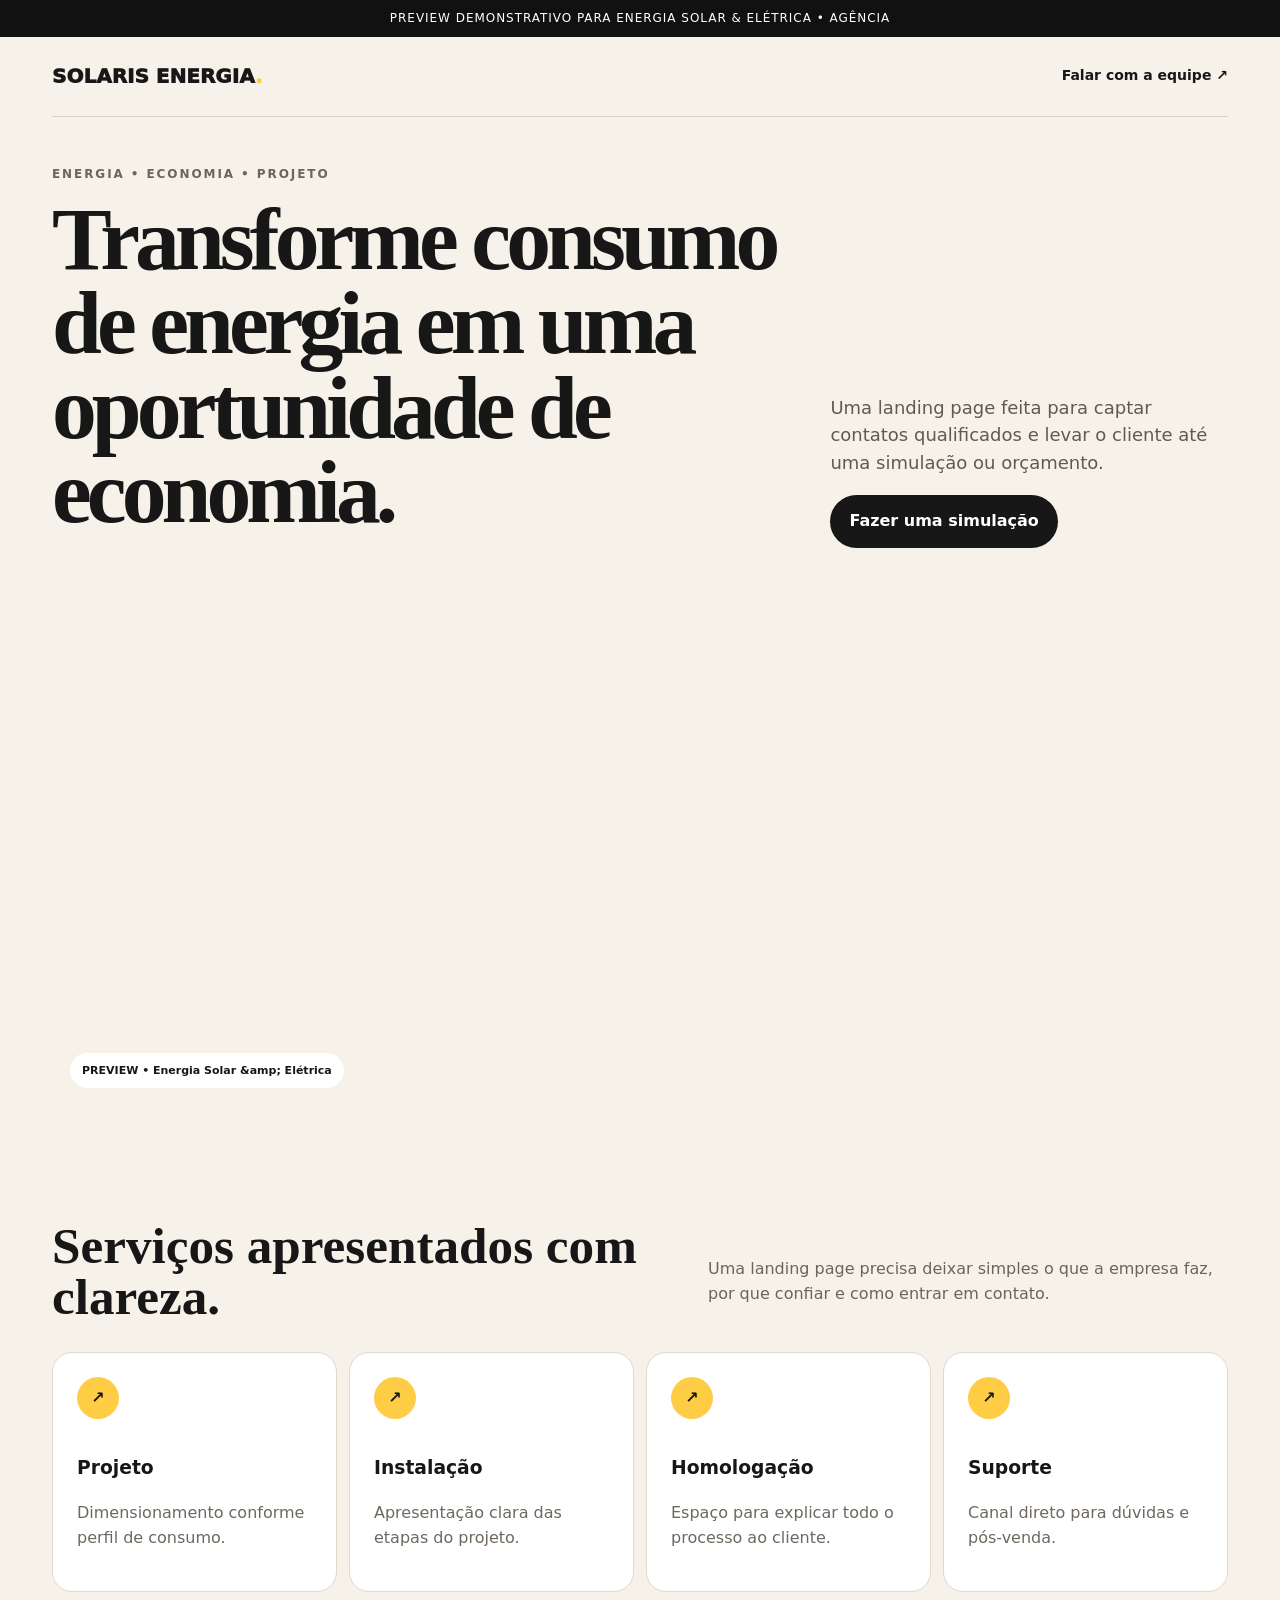
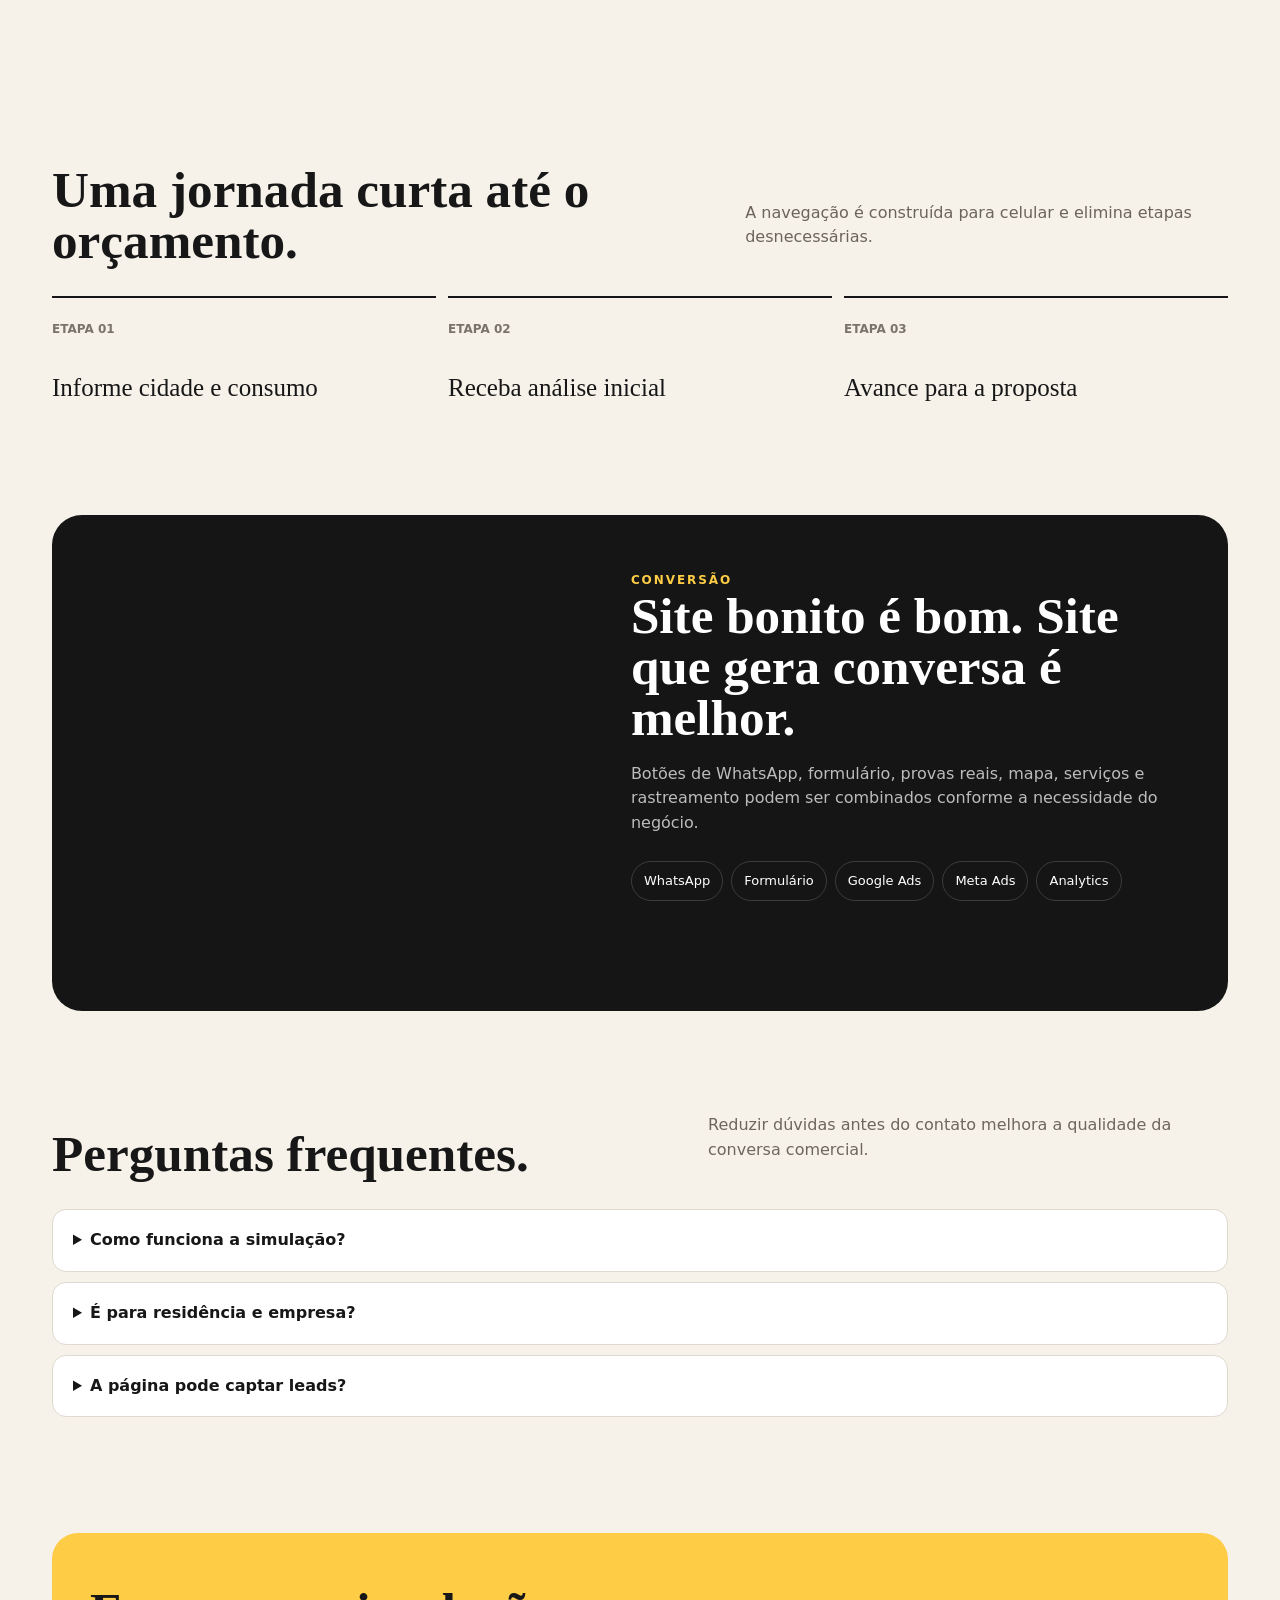
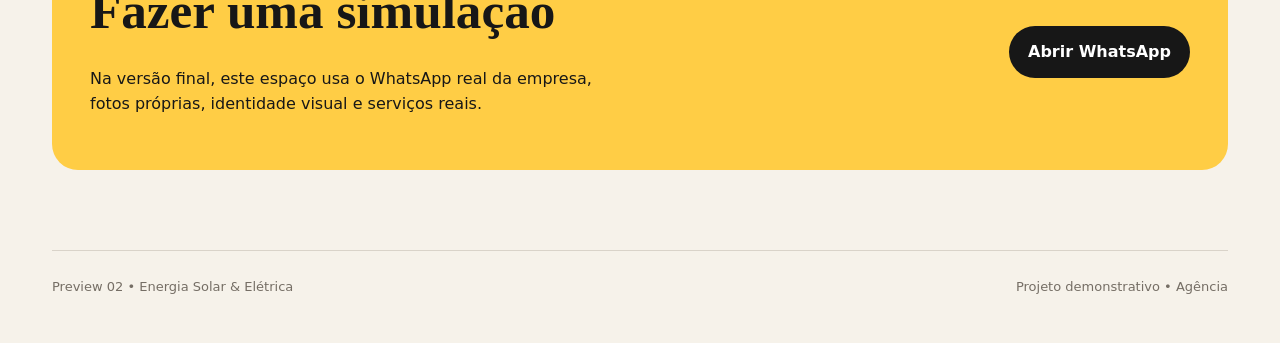
==== preview-2.html @ a6e94bde "Adiciona Preview 02 do nicho" ====
<!doctype html><html lang="pt-BR"><head><meta charset="utf-8"><meta name="viewport" content="width=device-width,initial-scale=1"><title>Preview 02 Energia Solar & Elétrica | Agência</title><style>
*{box-sizing:border-box}html{scroll-behavior:smooth}body{margin:0;background:#f6f2ea;color:#171717;font:16px/1.55 Inter,system-ui,-apple-system,Segoe UI,sans-serif}a{text-decoration:none;color:inherit}.wrap{max-width:1220px;margin:auto;padding:0 22px}.note{background:#111;color:#fff;text-align:center;font-size:12px;padding:9px;letter-spacing:.08em}.nav{display:flex;justify-content:space-between;align-items:center;padding:24px 0;border-bottom:1px solid #d9d3c9}.brand{font-size:20px;font-weight:950}.brand em{font-style:normal;color:#FFCD45}.nav a{font-weight:750;font-size:14px}.hero{padding:48px 0 28px}.heroTop{display:grid;grid-template-columns:1.3fr .7fr;gap:40px;align-items:end}.tag{font-size:12px;font-weight:900;letter-spacing:.16em;color:#6b655d}.hero h1{font-family:Georgia,serif;font-size:clamp(50px,7vw,96px);line-height:.94;letter-spacing:-.055em;margin:14px 0}.hero p{font-size:18px;color:#5f5a53}.btn{display:inline-block;background:#171717;color:#fff;padding:14px 19px;border-radius:999px;font-weight:850}.heroimg{height:520px;border-radius:28px;background:url('https://images.unsplash.com/photo-1497435334941-8c899ee9e8e9?auto=format&fit=crop&w=1600&q=85') center/cover;margin-top:38px;position:relative;overflow:hidden}.heroimg:after{content:"PREVIEW • Energia Solar &amp; Elétrica";position:absolute;bottom:18px;left:18px;background:#fff;padding:9px 12px;border-radius:999px;font-size:11px;font-weight:900}.section{padding:86px 0}.sectionHead{display:flex;justify-content:space-between;gap:30px;align-items:end;margin-bottom:30px}.sectionHead h2{font-family:Georgia,serif;font-size:clamp(34px,4vw,55px);line-height:1;margin:0}.sectionHead p{max-width:520px;color:#6a645c}.cards{display:grid;grid-template-columns:repeat(4,1fr);gap:12px}.cards article{background:#fff;border:1px solid #dfd9cf;border-radius:20px;padding:24px;min-height:220px}.icon{width:42px;height:42px;border-radius:50%;display:grid;place-items:center;background:#FFCD45;font-weight:900}.cards h3{margin-top:34px}.cards p{color:#6e685f}.journey{display:grid;grid-template-columns:repeat(3,1fr);gap:12px}.journey div{border-top:2px solid #161616;padding:22px 0}.journey b{display:block;font-size:12px;color:#7a736b;margin-bottom:30px}.journey span{font-family:Georgia,serif;font-size:25px}.feature{display:grid;grid-template-columns:.9fr 1.1fr;gap:18px;background:#151515;color:#fff;border-radius:30px;padding:18px}.featureImg{min-height:460px;border-radius:20px;background:url('https://images.unsplash.com/photo-1509391366360-2e959784a276?auto=format&fit=crop&w=1600&q=85') center/cover}.featureText{padding:38px}.featureText h2{font-family:Georgia,serif;font-size:clamp(38px,4vw,60px);line-height:1;margin:0 0 18px}.featureText p{color:#bcbcbc}.chips{display:flex;gap:8px;flex-wrap:wrap;margin-top:25px}.chips span{border:1px solid #3c3c3c;padding:9px 12px;border-radius:999px;font-size:13px}.faq details{background:#fff;border:1px solid #dfd9cf;border-radius:14px;padding:18px 20px;margin:10px 0}.faq summary{font-weight:850;cursor:pointer}.faq p{color:#6d665d}.final{display:flex;align-items:center;justify-content:space-between;gap:26px;background:#FFCD45;border-radius:26px;padding:38px;margin:20px 0 80px}.final h2{font-family:Georgia,serif;font-size:clamp(32px,4vw,54px);margin:0}.final p{max-width:540px}.foot{border-top:1px solid #d9d3c9;padding:26px 0 45px;display:flex;justify-content:space-between;gap:18px;flex-wrap:wrap;color:#756e65;font-size:13px}
@media(max-width:900px){.heroTop,.feature{grid-template-columns:1fr}.cards{grid-template-columns:1fr 1fr}.heroimg{height:390px}.sectionHead{align-items:start;flex-direction:column}.featureImg{min-height:330px}}@media(max-width:560px){.cards,.journey{grid-template-columns:1fr}.final{align-items:flex-start;flex-direction:column}.heroimg{height:310px}.section{padding:60px 0}}
</style></head><body><div class="note">PREVIEW DEMONSTRATIVO PARA ENERGIA SOLAR & ELÉTRICA • AGÊNCIA</div><div class="wrap"><nav class="nav"><div class="brand">SOLARIS ENERGIA<em>.</em></div><a href="#contato">Falar com a equipe ↗</a></nav>
<section class="hero"><div class="heroTop"><div><div class="tag">ENERGIA • ECONOMIA • PROJETO</div><h1>Transforme consumo de energia em uma oportunidade de economia.</h1></div><div><p>Uma landing page feita para captar contatos qualificados e levar o cliente até uma simulação ou orçamento.</p><a href="#contato" class="btn">Fazer uma simulação</a></div></div><div class="heroimg"></div></section>
<section class="section"><div class="sectionHead"><h2>Serviços apresentados com clareza.</h2><p>Uma landing page precisa deixar simples o que a empresa faz, por que confiar e como entrar em contato.</p></div><div class="cards"><article><div class="icon">↗</div><h3>Projeto</h3><p>Dimensionamento conforme perfil de consumo.</p></article><article><div class="icon">↗</div><h3>Instalação</h3><p>Apresentação clara das etapas do projeto.</p></article><article><div class="icon">↗</div><h3>Homologação</h3><p>Espaço para explicar todo o processo ao cliente.</p></article><article><div class="icon">↗</div><h3>Suporte</h3><p>Canal direto para dúvidas e pós-venda.</p></article></div></section>
<section class="section"><div class="sectionHead"><h2>Uma jornada curta até o orçamento.</h2><p>A navegação é construída para celular e elimina etapas desnecessárias.</p></div><div class="journey"><div><b>ETAPA 01</b><span>Informe cidade e consumo</span></div><div><b>ETAPA 02</b><span>Receba análise inicial</span></div><div><b>ETAPA 03</b><span>Avance para a proposta</span></div></div></section>
<section class="feature"><div class="featureImg"></div><div class="featureText"><div class="tag" style="color:#FFCD45">CONVERSÃO</div><h2>Site bonito é bom. Site que gera conversa é melhor.</h2><p>Botões de WhatsApp, formulário, provas reais, mapa, serviços e rastreamento podem ser combinados conforme a necessidade do negócio.</p><div class="chips"><span>WhatsApp</span><span>Formulário</span><span>Google Ads</span><span>Meta Ads</span><span>Analytics</span></div></div></section>
<section class="section faq"><div class="sectionHead"><h2>Perguntas frequentes.</h2><p>Reduzir dúvidas antes do contato melhora a qualidade da conversa comercial.</p></div><details><summary>Como funciona a simulação?</summary><p>A página pode coletar cidade, consumo médio e WhatsApp antes do contato comercial.</p></details><details><summary>É para residência e empresa?</summary><p>Sim. É possível criar caminhos diferentes para residencial, comercial e rural.</p></details><details><summary>A página pode captar leads?</summary><p>Sim. Formulário e WhatsApp podem trabalhar juntos para qualificar o interessado.</p></details></section>
<section class="final" id="contato"><div><h2>Fazer uma simulação</h2><p>Na versão final, este espaço usa o WhatsApp real da empresa, fotos próprias, identidade visual e serviços reais.</p></div><a class="btn" href="javascript:void(0)">Abrir WhatsApp</a></section>
<footer class="foot"><span>Preview 02 • Energia Solar & Elétrica</span><span>Projeto demonstrativo • Agência</span></footer></div></body></html>
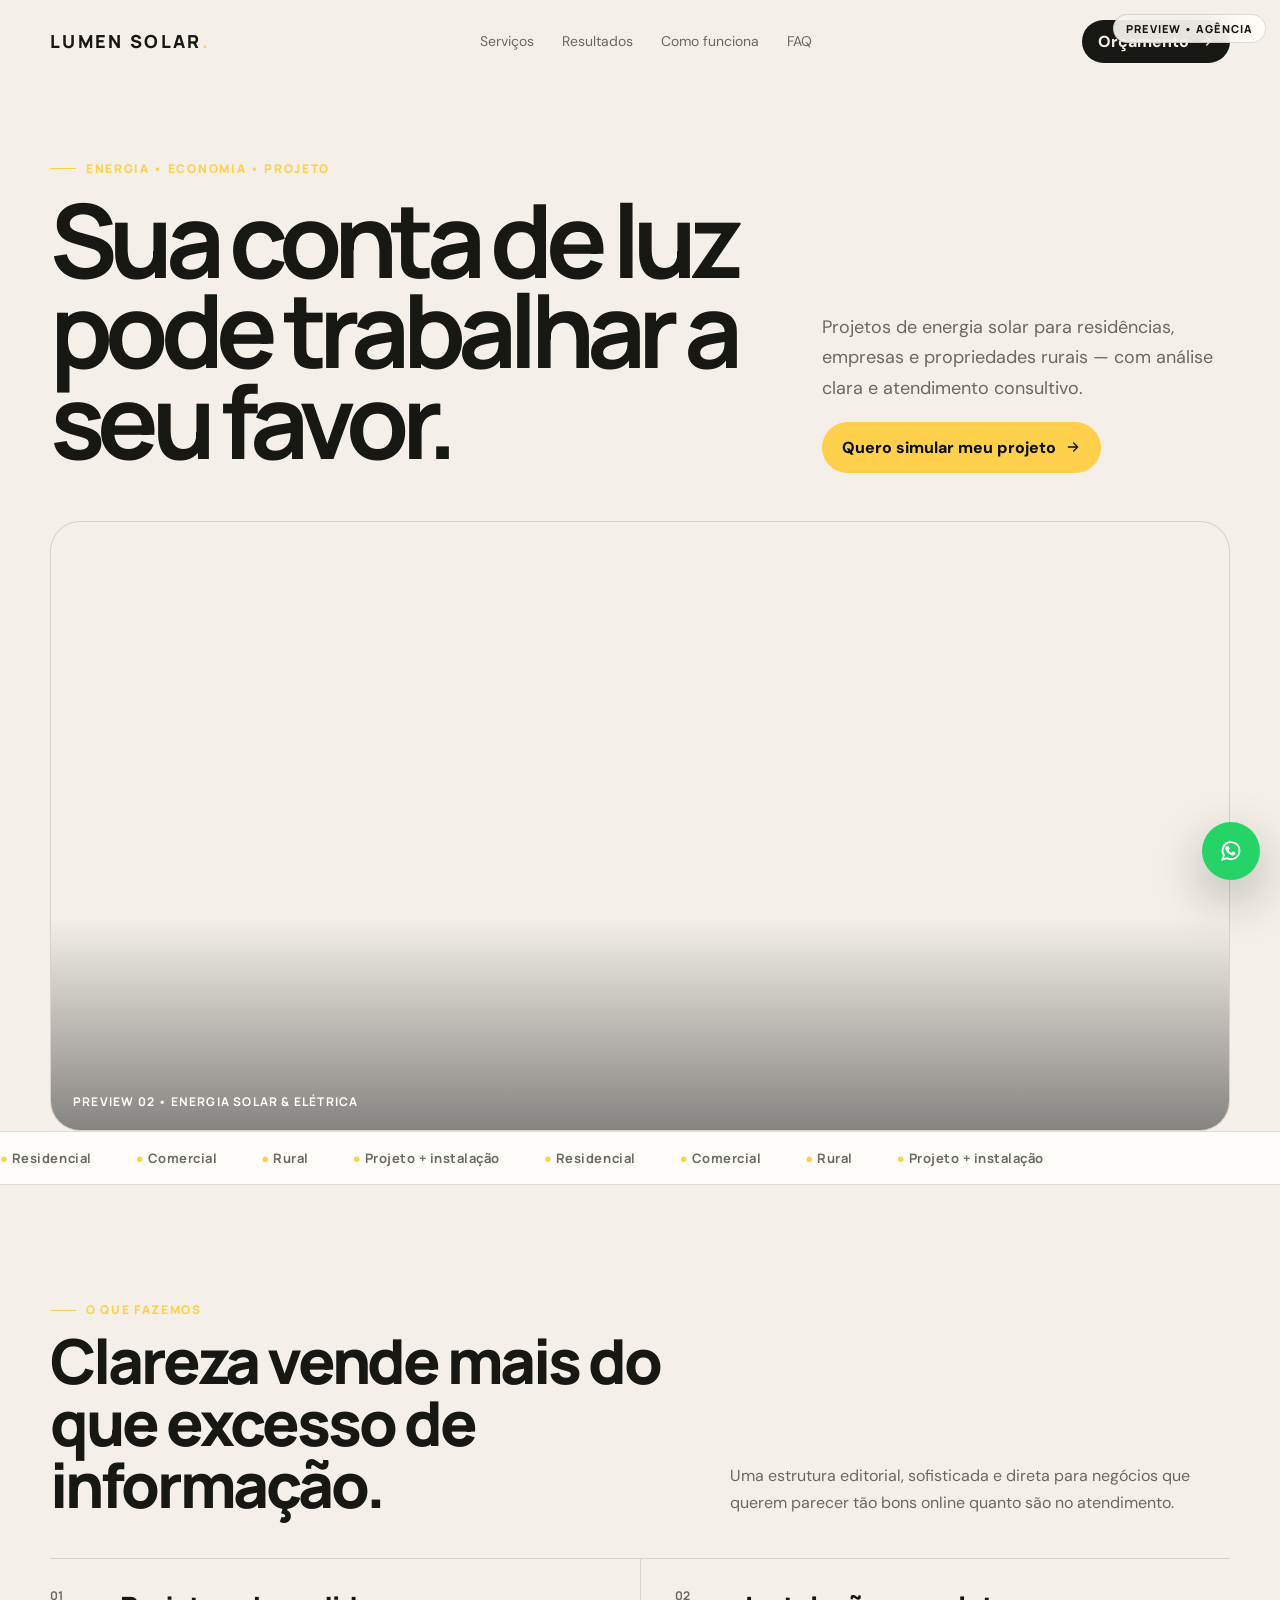
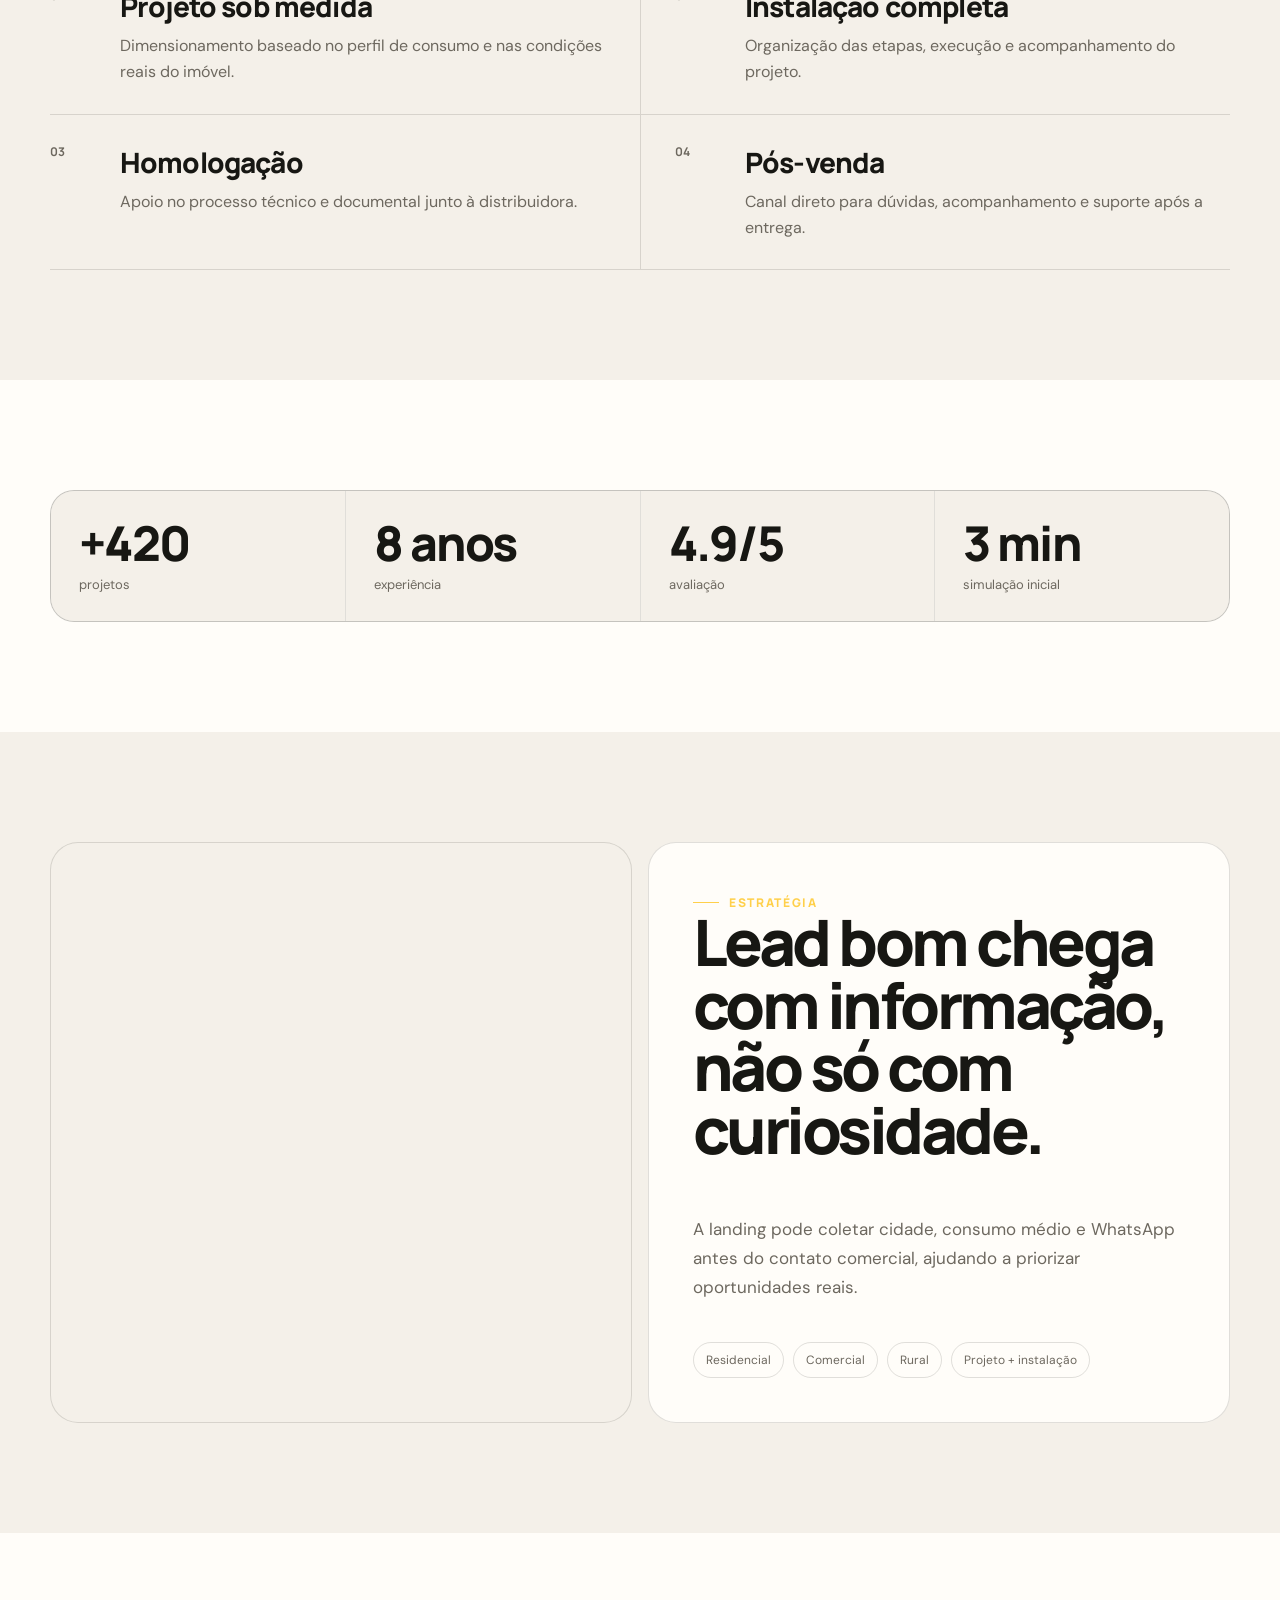
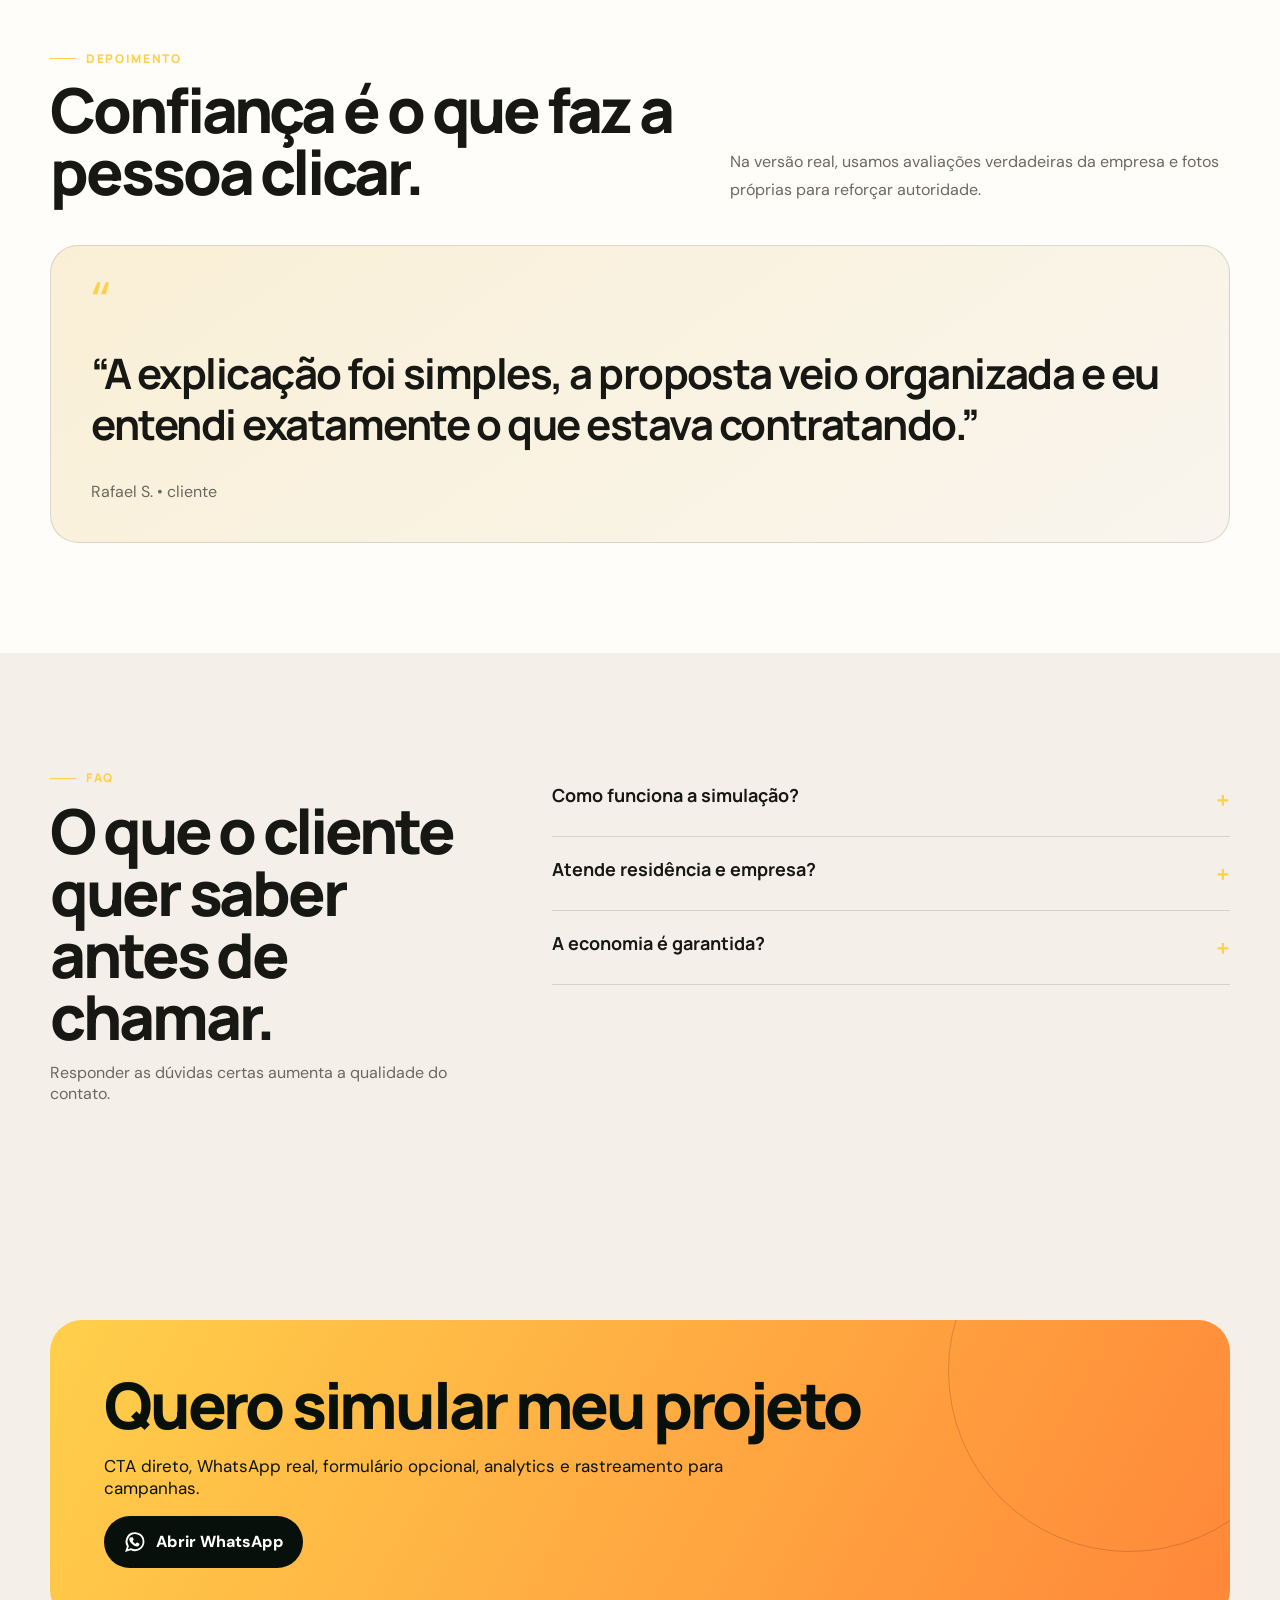
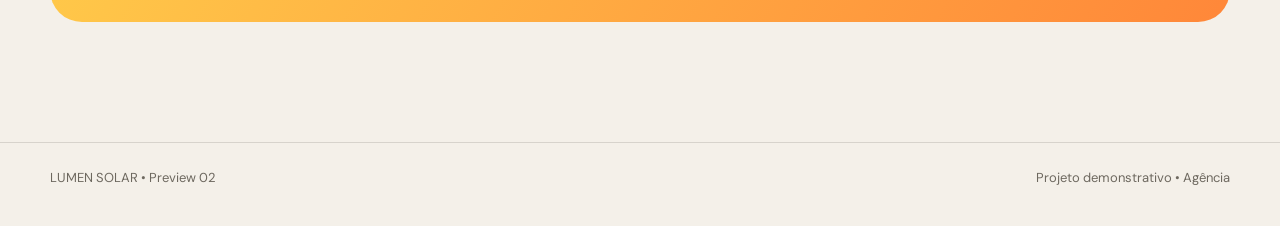
==== commit 88ac4ab6: "Upgrade completo do Preview 02" ====
--- a/preview-2.html
+++ b/preview-2.html
@@ -1,11 +1,16 @@
-<!doctype html><html lang="pt-BR"><head><meta charset="utf-8"><meta name="viewport" content="width=device-width,initial-scale=1"><title>Preview 02 Energia Solar & Elétrica | Agência</title><style>
-*{box-sizing:border-box}html{scroll-behavior:smooth}body{margin:0;background:#f6f2ea;color:#171717;font:16px/1.55 Inter,system-ui,-apple-system,Segoe UI,sans-serif}a{text-decoration:none;color:inherit}.wrap{max-width:1220px;margin:auto;padding:0 22px}.note{background:#111;color:#fff;text-align:center;font-size:12px;padding:9px;letter-spacing:.08em}.nav{display:flex;justify-content:space-between;align-items:center;padding:24px 0;border-bottom:1px solid #d9d3c9}.brand{font-size:20px;font-weight:950}.brand em{font-style:normal;color:#FFCD45}.nav a{font-weight:750;font-size:14px}.hero{padding:48px 0 28px}.heroTop{display:grid;grid-template-columns:1.3fr .7fr;gap:40px;align-items:end}.tag{font-size:12px;font-weight:900;letter-spacing:.16em;color:#6b655d}.hero h1{font-family:Georgia,serif;font-size:clamp(50px,7vw,96px);line-height:.94;letter-spacing:-.055em;margin:14px 0}.hero p{font-size:18px;color:#5f5a53}.btn{display:inline-block;background:#171717;color:#fff;padding:14px 19px;border-radius:999px;font-weight:850}.heroimg{height:520px;border-radius:28px;background:url('https://images.unsplash.com/photo-1497435334941-8c899ee9e8e9?auto=format&fit=crop&w=1600&q=85') center/cover;margin-top:38px;position:relative;overflow:hidden}.heroimg:after{content:"PREVIEW • Energia Solar &amp; Elétrica";position:absolute;bottom:18px;left:18px;background:#fff;padding:9px 12px;border-radius:999px;font-size:11px;font-weight:900}.section{padding:86px 0}.sectionHead{display:flex;justify-content:space-between;gap:30px;align-items:end;margin-bottom:30px}.sectionHead h2{font-family:Georgia,serif;font-size:clamp(34px,4vw,55px);line-height:1;margin:0}.sectionHead p{max-width:520px;color:#6a645c}.cards{display:grid;grid-template-columns:repeat(4,1fr);gap:12px}.cards article{background:#fff;border:1px solid #dfd9cf;border-radius:20px;padding:24px;min-height:220px}.icon{width:42px;height:42px;border-radius:50%;display:grid;place-items:center;background:#FFCD45;font-weight:900}.cards h3{margin-top:34px}.cards p{color:#6e685f}.journey{display:grid;grid-template-columns:repeat(3,1fr);gap:12px}.journey div{border-top:2px solid #161616;padding:22px 0}.journey b{display:block;font-size:12px;color:#7a736b;margin-bottom:30px}.journey span{font-family:Georgia,serif;font-size:25px}.feature{display:grid;grid-template-columns:.9fr 1.1fr;gap:18px;background:#151515;color:#fff;border-radius:30px;padding:18px}.featureImg{min-height:460px;border-radius:20px;background:url('https://images.unsplash.com/photo-1509391366360-2e959784a276?auto=format&fit=crop&w=1600&q=85') center/cover}.featureText{padding:38px}.featureText h2{font-family:Georgia,serif;font-size:clamp(38px,4vw,60px);line-height:1;margin:0 0 18px}.featureText p{color:#bcbcbc}.chips{display:flex;gap:8px;flex-wrap:wrap;margin-top:25px}.chips span{border:1px solid #3c3c3c;padding:9px 12px;border-radius:999px;font-size:13px}.faq details{background:#fff;border:1px solid #dfd9cf;border-radius:14px;padding:18px 20px;margin:10px 0}.faq summary{font-weight:850;cursor:pointer}.faq p{color:#6d665d}.final{display:flex;align-items:center;justify-content:space-between;gap:26px;background:#FFCD45;border-radius:26px;padding:38px;margin:20px 0 80px}.final h2{font-family:Georgia,serif;font-size:clamp(32px,4vw,54px);margin:0}.final p{max-width:540px}.foot{border-top:1px solid #d9d3c9;padding:26px 0 45px;display:flex;justify-content:space-between;gap:18px;flex-wrap:wrap;color:#756e65;font-size:13px}
-@media(max-width:900px){.heroTop,.feature{grid-template-columns:1fr}.cards{grid-template-columns:1fr 1fr}.heroimg{height:390px}.sectionHead{align-items:start;flex-direction:column}.featureImg{min-height:330px}}@media(max-width:560px){.cards,.journey{grid-template-columns:1fr}.final{align-items:flex-start;flex-direction:column}.heroimg{height:310px}.section{padding:60px 0}}
-</style></head><body><div class="note">PREVIEW DEMONSTRATIVO PARA ENERGIA SOLAR & ELÉTRICA • AGÊNCIA</div><div class="wrap"><nav class="nav"><div class="brand">SOLARIS ENERGIA<em>.</em></div><a href="#contato">Falar com a equipe ↗</a></nav>
-<section class="hero"><div class="heroTop"><div><div class="tag">ENERGIA • ECONOMIA • PROJETO</div><h1>Transforme consumo de energia em uma oportunidade de economia.</h1></div><div><p>Uma landing page feita para captar contatos qualificados e levar o cliente até uma simulação ou orçamento.</p><a href="#contato" class="btn">Fazer uma simulação</a></div></div><div class="heroimg"></div></section>
-<section class="section"><div class="sectionHead"><h2>Serviços apresentados com clareza.</h2><p>Uma landing page precisa deixar simples o que a empresa faz, por que confiar e como entrar em contato.</p></div><div class="cards"><article><div class="icon">↗</div><h3>Projeto</h3><p>Dimensionamento conforme perfil de consumo.</p></article><article><div class="icon">↗</div><h3>Instalação</h3><p>Apresentação clara das etapas do projeto.</p></article><article><div class="icon">↗</div><h3>Homologação</h3><p>Espaço para explicar todo o processo ao cliente.</p></article><article><div class="icon">↗</div><h3>Suporte</h3><p>Canal direto para dúvidas e pós-venda.</p></article></div></section>
-<section class="section"><div class="sectionHead"><h2>Uma jornada curta até o orçamento.</h2><p>A navegação é construída para celular e elimina etapas desnecessárias.</p></div><div class="journey"><div><b>ETAPA 01</b><span>Informe cidade e consumo</span></div><div><b>ETAPA 02</b><span>Receba análise inicial</span></div><div><b>ETAPA 03</b><span>Avance para a proposta</span></div></div></section>
-<section class="feature"><div class="featureImg"></div><div class="featureText"><div class="tag" style="color:#FFCD45">CONVERSÃO</div><h2>Site bonito é bom. Site que gera conversa é melhor.</h2><p>Botões de WhatsApp, formulário, provas reais, mapa, serviços e rastreamento podem ser combinados conforme a necessidade do negócio.</p><div class="chips"><span>WhatsApp</span><span>Formulário</span><span>Google Ads</span><span>Meta Ads</span><span>Analytics</span></div></div></section>
-<section class="section faq"><div class="sectionHead"><h2>Perguntas frequentes.</h2><p>Reduzir dúvidas antes do contato melhora a qualidade da conversa comercial.</p></div><details><summary>Como funciona a simulação?</summary><p>A página pode coletar cidade, consumo médio e WhatsApp antes do contato comercial.</p></details><details><summary>É para residência e empresa?</summary><p>Sim. É possível criar caminhos diferentes para residencial, comercial e rural.</p></details><details><summary>A página pode captar leads?</summary><p>Sim. Formulário e WhatsApp podem trabalhar juntos para qualificar o interessado.</p></details></section>
-<section class="final" id="contato"><div><h2>Fazer uma simulação</h2><p>Na versão final, este espaço usa o WhatsApp real da empresa, fotos próprias, identidade visual e serviços reais.</p></div><a class="btn" href="javascript:void(0)">Abrir WhatsApp</a></section>
-<footer class="foot"><span>Preview 02 • Energia Solar & Elétrica</span><span>Projeto demonstrativo • Agência</span></footer></div></body></html>+<!doctype html><html lang="pt-BR"><head><meta charset="utf-8"><meta name="viewport" content="width=device-width,initial-scale=1"><meta name="theme-color" content="#f4f0e9"><title>LUMEN SOLAR — Preview 02</title><meta name="description" content="Projetos de energia solar para residências, empresas e propriedades rurais — com análise clara e atendimento consultivo."><link rel="stylesheet" href="styles.css"></head><body class="light" style="--accent:#FFD04B;--accent2:#FF8739">
+  <div class="preview-ribbon">PREVIEW • AGÊNCIA</div>
+  <header class="site-nav"><div class="container nav-inner"><a class="logo" href="#">LUMEN SOLAR<span class="logo-dot">.</span></a>
+  <nav class="nav-links"><a href="#servicos">Serviços</a><a href="#resultados">Resultados</a><a href="#processo">Como funciona</a><a href="#faq">FAQ</a></nav>
+  <a class="nav-cta" href="#contato">Orçamento <svg width="16" height="16" viewBox="0 0 24 24" fill="none" aria-hidden="true"><path d="M5 12h14M13 6l6 6-6 6" stroke="currentColor" stroke-width="2" stroke-linecap="round" stroke-linejoin="round"/></svg></a><button class="menu-btn" aria-label="Abrir menu">☰</button></div></header>
+  <main><section class="container editorial-hero"><div class="reveal"><div class="eyebrow">ENERGIA • ECONOMIA • PROJETO</div><h1>Sua conta de luz pode trabalhar a seu favor.</h1></div><div class="right reveal"><p>Projetos de energia solar para residências, empresas e propriedades rurais — com análise clara e atendimento consultivo.</p><a class="btn-primary" href="#contato">Quero simular meu projeto <svg width="16" height="16" viewBox="0 0 24 24" fill="none" aria-hidden="true"><path d="M5 12h14M13 6l6 6-6 6" stroke="currentColor" stroke-width="2" stroke-linecap="round" stroke-linejoin="round"/></svg></a></div></section>
+  <section class="container"><div class="editorial-photo reveal" style="background-image:url('https://images.unsplash.com/photo-1497435334941-8c899ee9e8e9?auto=format&fit=crop&w=1400&q=86')"><div class="caption">PREVIEW 02 • ENERGIA SOLAR & ELÉTRICA</div></div></section>
+  <div class="marquee"><div class="marquee-track"><span><b>●</b> Residencial</span><span><b>●</b> Comercial</span><span><b>●</b> Rural</span><span><b>●</b> Projeto + instalação</span><span><b>●</b> Residencial</span><span><b>●</b> Comercial</span><span><b>●</b> Rural</span><span><b>●</b> Projeto + instalação</span></div></div>
+  <section class="section" id="servicos"><div class="container"><div class="section-head reveal"><div><div class="eyebrow">O QUE FAZEMOS</div><h2>Clareza vende mais do que excesso de informação.</h2></div><p>Uma estrutura editorial, sofisticada e direta para negócios que querem parecer tão bons online quanto são no atendimento.</p></div><div class="editorial-services"><article class="editorial-service reveal"><span class="num">01</span><div><h3>Projeto sob medida</h3><p>Dimensionamento baseado no perfil de consumo e nas condições reais do imóvel.</p></div></article><article class="editorial-service reveal"><span class="num">02</span><div><h3>Instalação completa</h3><p>Organização das etapas, execução e acompanhamento do projeto.</p></div></article><article class="editorial-service reveal"><span class="num">03</span><div><h3>Homologação</h3><p>Apoio no processo técnico e documental junto à distribuidora.</p></div></article><article class="editorial-service reveal"><span class="num">04</span><div><h3>Pós-venda</h3><p>Canal direto para dúvidas, acompanhamento e suporte após a entrega.</p></div></article></div></div></section>
+  <section class="section alt" id="resultados"><div class="container"><div class="metrics"><div class="metric reveal"><strong>+420</strong><span>projetos</span></div><div class="metric reveal"><strong>8 anos</strong><span>experiência</span></div><div class="metric reveal"><strong>4.9/5</strong><span>avaliação</span></div><div class="metric reveal"><strong>3 min</strong><span>simulação inicial</span></div></div></div></section>
+  <section class="section" id="processo"><div class="container editorial-feature"><div class="feature-image reveal" style="background-image:url('https://images.unsplash.com/photo-1508514177221-188b1cf16e9d?auto=format&fit=crop&w=1400&q=86')"></div><article class="feature-copy reveal"><div><div class="eyebrow">ESTRATÉGIA</div><h2>Lead bom chega com informação, não só com curiosidade.</h2><p>A landing pode coletar cidade, consumo médio e WhatsApp antes do contato comercial, ajudando a priorizar oportunidades reais.</p></div><div class="proof-list"><span>Residencial</span><span>Comercial</span><span>Rural</span><span>Projeto + instalação</span></div></article></div></section>
+  <section class="section alt"><div class="container"><div class="section-head reveal"><div><div class="eyebrow">DEPOIMENTO</div><h2>Confiança é o que faz a pessoa clicar.</h2></div><p>Na versão real, usamos avaliações verdadeiras da empresa e fotos próprias para reforçar autoridade.</p></div><article class="quote-card reveal"><div class="quote-mark">“</div><blockquote>“A explicação foi simples, a proposta veio organizada e eu entendi exatamente o que estava contratando.”</blockquote><footer>Rafael S. • cliente</footer></article></div></section>
+  <section class="section" id="faq"><div class="container faq-grid"><div class="faq-title reveal"><div class="eyebrow">FAQ</div><h2>O que o cliente quer saber antes de chamar.</h2><p>Responder as dúvidas certas aumenta a qualidade do contato.</p></div><div><details class="reveal"><summary>Como funciona a simulação?</summary><p>Você informa dados básicos, como cidade e consumo médio, para uma análise inicial.</p></details><details class="reveal"><summary>Atende residência e empresa?</summary><p>Sim. A página pode ter caminhos específicos para residencial, comercial e rural.</p></details><details class="reveal"><summary>A economia é garantida?</summary><p>Não se deve prometer economia fixa. A proposta final precisa considerar consumo, projeto, geração estimada e condições reais.</p></details></div></div></section>
+  <section class="final-cta" id="contato"><div class="container"><div class="cta-box reveal"><h2>Quero simular meu projeto</h2><p>CTA direto, WhatsApp real, formulário opcional, analytics e rastreamento para campanhas.</p><a class="btn-secondary" href="javascript:void(0)"><svg width="24" height="24" viewBox="0 0 24 24" fill="none" aria-hidden="true"><path d="M20.5 11.7a8.5 8.5 0 0 1-12.6 7.4L3.5 20.5l1.4-4.2A8.5 8.5 0 1 1 20.5 11.7Z" stroke="currentColor" stroke-width="1.8"/><path d="M8.2 7.6c.2-.4.4-.4.7-.4h.5c.2 0 .4.1.5.4l.7 1.7c.1.3.1.5-.1.7l-.6.8c-.1.1-.2.3 0 .6.5.9 1.3 1.8 2.2 2.3.3.2.5.1.6 0l.9-1c.2-.2.4-.2.7-.1l1.8.9c.3.1.4.3.4.5 0 .4-.2 1.3-.8 1.8-.6.5-1.4.8-2.7.4-1.3-.4-2.8-1.1-4.5-2.8C6.9 11.7 6.2 10 6.3 8.9c.1-.6.4-1 .7-1.3.3-.3.8-.3 1.2 0Z" fill="currentColor"/></svg> Abrir WhatsApp</a></div></div></section></main>
+  <footer class="site-footer"><div class="container footer-row"><span>LUMEN SOLAR • Preview 02</span><span>Projeto demonstrativo • Agência</span></div></footer>
+  <a class="whatsapp-float" href="#contato" aria-label="WhatsApp"><svg width="24" height="24" viewBox="0 0 24 24" fill="none" aria-hidden="true"><path d="M20.5 11.7a8.5 8.5 0 0 1-12.6 7.4L3.5 20.5l1.4-4.2A8.5 8.5 0 1 1 20.5 11.7Z" stroke="currentColor" stroke-width="1.8"/><path d="M8.2 7.6c.2-.4.4-.4.7-.4h.5c.2 0 .4.1.5.4l.7 1.7c.1.3.1.5-.1.7l-.6.8c-.1.1-.2.3 0 .6.5.9 1.3 1.8 2.2 2.3.3.2.5.1.6 0l.9-1c.2-.2.4-.2.7-.1l1.8.9c.3.1.4.3.4.5 0 .4-.2 1.3-.8 1.8-.6.5-1.4.8-2.7.4-1.3-.4-2.8-1.1-4.5-2.8C6.9 11.7 6.2 10 6.3 8.9c.1-.6.4-1 .7-1.3.3-.3.8-.3 1.2 0Z" fill="currentColor"/></svg></a><script src="app.js"></script></body></html>
--- a/styles.css
+++ b/styles.css
@@ -0,0 +1,16 @@
+
+@import url('https://fonts.googleapis.com/css2?family=DM+Sans:wght@400;500;600;700;800&family=Manrope:wght@500;600;700;800&display=swap');
+:root{--accent:#b9ff45;--accent2:#68f6c8;--ink:#070907;--bg:#080b0d;--surface:#0d1114;--surface2:#11171b;--text:#f7f9fa;--muted:#9ba5ad;--line:rgba(255,255,255,.11);--radius:24px}
+*{box-sizing:border-box}html{scroll-behavior:smooth}body{margin:0;font-family:"DM Sans",system-ui,sans-serif;background:var(--bg);color:var(--text);overflow-x:hidden}body.light{--bg:#f4f0e9;--surface:#fffdf9;--surface2:#f9f5ee;--text:#171713;--muted:#6d685f;--line:rgba(20,20,15,.13)}
+a{text-decoration:none;color:inherit}button{font:inherit}.container{width:min(1180px,calc(100% - 40px));margin:auto}.preview-ribbon{position:fixed;z-index:90;top:14px;right:14px;padding:8px 12px;border:1px solid var(--line);border-radius:999px;background:color-mix(in srgb,var(--surface) 88%,transparent);backdrop-filter:blur(14px);font:800 11px/1 "Manrope";letter-spacing:.1em;color:var(--text)}
+.site-nav{position:sticky;z-index:80;top:0;border-bottom:1px solid transparent;transition:.3s}.site-nav.scrolled{border-color:var(--line);background:color-mix(in srgb,var(--bg) 80%,transparent);backdrop-filter:blur(18px)}.nav-inner{height:82px;display:flex;align-items:center;justify-content:space-between;gap:24px}.logo{font:800 18px/1 "Manrope";letter-spacing:.13em}.logo-dot{color:var(--accent)}.nav-links{display:flex;align-items:center;gap:28px;color:var(--muted);font-size:14px}.nav-links a:hover{color:var(--text)}.nav-cta,.btn-primary,.btn-secondary{display:inline-flex;align-items:center;justify-content:center;gap:9px;border-radius:999px;transition:.25s;font-weight:800}.nav-cta{padding:11px 16px;background:var(--text);color:var(--bg)}.nav-cta:hover{transform:translateY(-2px)}.menu-btn{display:none;border:1px solid var(--line);background:var(--surface);color:var(--text);width:44px;height:44px;border-radius:50%}
+.hero{position:relative;padding:58px 0 48px}.hero-grid{display:grid;grid-template-columns:1.02fr .98fr;gap:58px;align-items:center}.hero-copy{position:relative;z-index:2}.eyebrow{display:inline-flex;gap:10px;align-items:center;color:var(--accent);font:800 12px/1.3 "Manrope";letter-spacing:.14em}.eyebrow:before{content:"";width:26px;height:1px;background:var(--accent)}h1,h2,h3,p{margin-top:0}.hero h1{font:800 clamp(48px,6.7vw,88px)/.96 "Manrope";letter-spacing:-.06em;margin:20px 0 22px;max-width:900px}.hero p{font-size:19px;line-height:1.7;color:var(--muted);max-width:650px}.hero-actions{display:flex;gap:12px;flex-wrap:wrap;margin-top:30px}.btn-primary{padding:15px 20px;background:var(--accent);color:#09100b}.btn-primary:hover{transform:translateY(-3px);box-shadow:0 16px 50px color-mix(in srgb,var(--accent) 25%,transparent)}.btn-secondary{padding:14px 19px;border:1px solid var(--line);background:var(--surface);color:var(--text)}.hero-note{display:flex;gap:14px;align-items:center;margin-top:26px;color:var(--muted);font-size:13px}.avatars{display:flex}.avatars span{width:28px;height:28px;border-radius:50%;border:2px solid var(--bg);background:linear-gradient(135deg,var(--accent),var(--accent2));margin-left:-7px}.avatars span:first-child{margin-left:0}.hero-media{position:relative;min-height:620px}.hero-photo{position:absolute;inset:0;border-radius:32px;background:center/cover no-repeat;border:1px solid var(--line);overflow:hidden}.hero-photo:after{content:"";position:absolute;inset:0;background:linear-gradient(180deg,transparent 45%,rgba(0,0,0,.6))}.float-card{position:absolute;z-index:4;left:-34px;bottom:36px;width:min(290px,80%);padding:18px;background:color-mix(in srgb,var(--surface) 86%,transparent);backdrop-filter:blur(22px);border:1px solid var(--line);border-radius:20px;box-shadow:0 30px 70px rgba(0,0,0,.25)}.float-card small{color:var(--muted);font-size:12px}.float-card strong{display:block;font:800 25px/1.2 "Manrope";margin:4px 0 12px}.float-card .mini{display:flex;justify-content:space-between;gap:12px;color:var(--muted);font-size:12px}.floating-badge{position:absolute;z-index:4;right:-22px;top:42px;width:118px;height:118px;border-radius:50%;background:var(--accent);color:#07100a;display:grid;place-items:center;text-align:center;font:900 11px/1.25 "Manrope";letter-spacing:.08em;transform:rotate(8deg);box-shadow:0 18px 60px color-mix(in srgb,var(--accent) 28%,transparent)}
+.marquee{overflow:hidden;border-block:1px solid var(--line);background:var(--surface)}.marquee-track{display:flex;gap:44px;width:max-content;padding:17px 0;animation:marquee 25s linear infinite}.marquee-track span{color:var(--muted);font:700 13px "Manrope";letter-spacing:.04em;white-space:nowrap}.marquee-track b{color:var(--accent)}@keyframes marquee{to{transform:translateX(-50%)}}
+.section{padding:110px 0}.section.alt{background:var(--surface)}.section-head{display:flex;justify-content:space-between;gap:36px;align-items:end;margin-bottom:42px}.section-head h2{font:800 clamp(38px,5vw,62px)/1 "Manrope";letter-spacing:-.05em;max-width:760px;margin:12px 0 0}.section-head p{max-width:500px;color:var(--muted);line-height:1.7;margin:0}.services-grid{display:grid;grid-template-columns:repeat(4,1fr);gap:14px}.service-card{position:relative;min-height:280px;padding:24px;border:1px solid var(--line);border-radius:22px;background:var(--surface2);overflow:hidden;transition:.3s}.service-card:hover{transform:translateY(-7px);border-color:color-mix(in srgb,var(--accent) 55%,var(--line))}.service-index{display:flex;justify-content:space-between;color:var(--muted);font:700 12px "Manrope"}.service-icon{width:44px;height:44px;border-radius:14px;background:color-mix(in srgb,var(--accent) 16%,transparent);display:grid;place-items:center;color:var(--accent);font-weight:900}.service-card h3{font:800 23px/1.15 "Manrope";margin:70px 0 10px}.service-card p{color:var(--muted);line-height:1.65}.metrics{display:grid;grid-template-columns:repeat(4,1fr);gap:1px;background:var(--line);border:1px solid var(--line);border-radius:24px;overflow:hidden}.metric{padding:28px;background:var(--bg)}.metric strong{display:block;font:800 clamp(30px,4vw,48px)/1 "Manrope";letter-spacing:-.04em}.metric span{display:block;color:var(--muted);margin-top:9px;font-size:13px}.gallery{display:grid;grid-template-columns:1.2fr .8fr .8fr;grid-template-rows:360px 250px;gap:14px}.gallery figure{margin:0;border-radius:22px;overflow:hidden;border:1px solid var(--line);position:relative}.gallery figure:first-child{grid-row:1/3}.gallery img{width:100%;height:100%;object-fit:cover;transition:.5s}.gallery figure:hover img{transform:scale(1.04)}.gallery figcaption{position:absolute;inset:auto 14px 14px 14px;padding:11px 12px;border-radius:13px;background:rgba(0,0,0,.56);backdrop-filter:blur(10px);color:#fff;font-size:12px}
+.story-grid{display:grid;grid-template-columns:.95fr 1.05fr;gap:18px;align-items:stretch}.story-copy,.quote-card{border:1px solid var(--line);border-radius:28px;padding:40px;background:var(--surface2)}.story-copy h2{font:800 clamp(38px,5vw,60px)/1 "Manrope";letter-spacing:-.05em;margin:16px 0}.story-copy p{color:var(--muted);font-size:17px;line-height:1.75}.proof-list{display:flex;gap:9px;flex-wrap:wrap;margin-top:24px}.proof-list span{padding:9px 12px;border-radius:999px;border:1px solid var(--line);font-size:12px;color:var(--muted)}.quote-card{display:flex;flex-direction:column;justify-content:space-between;background:linear-gradient(145deg,color-mix(in srgb,var(--accent) 15%,var(--surface2)),var(--surface2))}.quote-mark{font-size:54px;color:var(--accent);line-height:.6}.quote-card blockquote{font:700 clamp(28px,3.5vw,42px)/1.22 "Manrope";letter-spacing:-.035em;margin:30px 0}.quote-card footer{color:var(--muted)}
+.steps{display:grid;grid-template-columns:repeat(3,1fr);gap:14px}.step{padding:30px;border-top:1px solid var(--line);background:linear-gradient(180deg,transparent,var(--surface));border-radius:0 0 22px 22px}.step b{font:800 12px "Manrope";color:var(--accent)}.step h3{font:800 25px "Manrope";margin:35px 0 10px}.step p{color:var(--muted);line-height:1.6}
+.faq-grid{display:grid;grid-template-columns:.8fr 1.2fr;gap:50px}.faq-title h2{font:800 clamp(40px,5vw,62px)/1 "Manrope";letter-spacing:-.05em;margin:14px 0}.faq-title p{color:var(--muted)}details{border-bottom:1px solid var(--line);padding:20px 0}summary{list-style:none;cursor:pointer;font:700 18px "Manrope";display:flex;justify-content:space-between;gap:20px}summary::-webkit-details-marker{display:none}summary:after{content:"+";color:var(--accent);font-size:24px}details[open] summary:after{content:"–"}details p{color:var(--muted);line-height:1.7;padding-right:40px;margin:13px 0 0}
+.final-cta{padding:90px 0 120px}.cta-box{position:relative;overflow:hidden;border-radius:32px;padding:54px;background:linear-gradient(120deg,var(--accent),var(--accent2));color:#08100b}.cta-box:after{content:"";position:absolute;width:360px;height:360px;border:1px solid rgba(0,0,0,.16);border-radius:50%;right:-80px;top:-130px}.cta-box h2{font:800 clamp(42px,5vw,68px)/.98 "Manrope";letter-spacing:-.05em;max-width:850px;margin:0 0 18px}.cta-box p{max-width:650px;font-size:17px}.cta-box .btn-secondary{background:#08100b;color:#fff;border:0}.site-footer{border-top:1px solid var(--line);padding:26px 0 40px;color:var(--muted);font-size:13px}.footer-row{display:flex;justify-content:space-between;gap:20px;flex-wrap:wrap}
+.whatsapp-float{position:fixed;z-index:70;right:20px;bottom:20px;width:58px;height:58px;border-radius:50%;background:#25D366;color:white;display:grid;place-items:center;font-weight:900;box-shadow:0 18px 50px rgba(0,0,0,.28);transition:.25s}.whatsapp-float:hover{transform:translateY(-4px) scale(1.03)}.reveal{opacity:0;transform:translateY(22px);transition:.75s cubic-bezier(.2,.7,.2,1)}.reveal.visible{opacity:1;transform:none}
+body.light .hero{padding-top:36px}.editorial-hero{display:grid;grid-template-columns:1.28fr .72fr;gap:48px;align-items:end;padding:70px 0 38px}.editorial-hero h1{font:700 clamp(58px,8vw,108px)/.88 "Manrope";letter-spacing:-.075em;margin:18px 0}.editorial-hero .right{padding-bottom:10px}.editorial-hero p{color:var(--muted);font-size:18px;line-height:1.7}.editorial-photo{height:610px;border-radius:30px;background:center/cover no-repeat;position:relative;overflow:hidden;border:1px solid var(--line)}.editorial-photo:after{content:"";position:absolute;inset:0;background:linear-gradient(180deg,transparent 65%,rgba(0,0,0,.45))}.editorial-photo .caption{position:absolute;z-index:2;left:22px;bottom:20px;color:white;font:700 12px "Manrope";letter-spacing:.1em}.editorial-services{display:grid;grid-template-columns:1fr 1fr;border-top:1px solid var(--line)}.editorial-service{display:grid;grid-template-columns:70px 1fr;padding:28px 0;border-bottom:1px solid var(--line)}.editorial-service:nth-child(odd){padding-right:34px}.editorial-service:nth-child(even){padding-left:34px;border-left:1px solid var(--line)}.editorial-service .num{font:700 12px "Manrope";color:var(--muted)}.editorial-service h3{font:800 28px "Manrope";letter-spacing:-.03em;margin:0 0 8px}.editorial-service p{color:var(--muted);margin:0;line-height:1.65}.editorial-feature{display:grid;grid-template-columns:1fr 1fr;gap:16px}.feature-image{min-height:560px;border-radius:28px;background:center/cover no-repeat;border:1px solid var(--line)}.feature-copy{border-radius:28px;background:var(--surface);border:1px solid var(--line);padding:44px;display:flex;flex-direction:column;justify-content:space-between}.feature-copy h2{font:800 clamp(40px,5vw,65px)/.98 "Manrope";letter-spacing:-.055em}.feature-copy p{color:var(--muted);font-size:17px;line-height:1.7}
+@media(max-width:960px){.hero-grid,.story-grid,.faq-grid,.editorial-hero,.editorial-feature{grid-template-columns:1fr}.hero-media{min-height:500px}.floating-badge{right:14px}.float-card{left:14px}.services-grid{grid-template-columns:1fr 1fr}.gallery{grid-template-columns:1fr 1fr;grid-template-rows:380px 260px}.gallery figure:first-child{grid-column:1/3;grid-row:auto}.metrics{grid-template-columns:1fr 1fr}.editorial-service:nth-child(odd),.editorial-service:nth-child(even){padding:24px 0;border-left:0}.editorial-services{grid-template-columns:1fr}}@media(max-width:680px){.container{width:min(100% - 28px,1180px)}.nav-links{position:fixed;inset:82px 14px auto 14px;display:none;flex-direction:column;align-items:stretch;padding:18px;background:var(--surface);border:1px solid var(--line);border-radius:20px}.nav-links.open{display:flex}.menu-btn{display:block}.nav-cta{display:none}.hero{padding-top:34px}.hero-media{min-height:420px}.hero h1{font-size:clamp(44px,14vw,68px)}.services-grid,.steps,.gallery,.metrics{grid-template-columns:1fr}.gallery{grid-template-rows:340px 250px 250px}.gallery figure:first-child{grid-column:auto}.section{padding:76px 0}.section-head{align-items:flex-start;flex-direction:column}.story-copy,.quote-card{padding:28px}.cta-box{padding:36px 24px}.editorial-photo{height:430px}.editorial-hero{padding-top:46px}.editorial-hero h1{font-size:clamp(52px,15vw,80px)}}
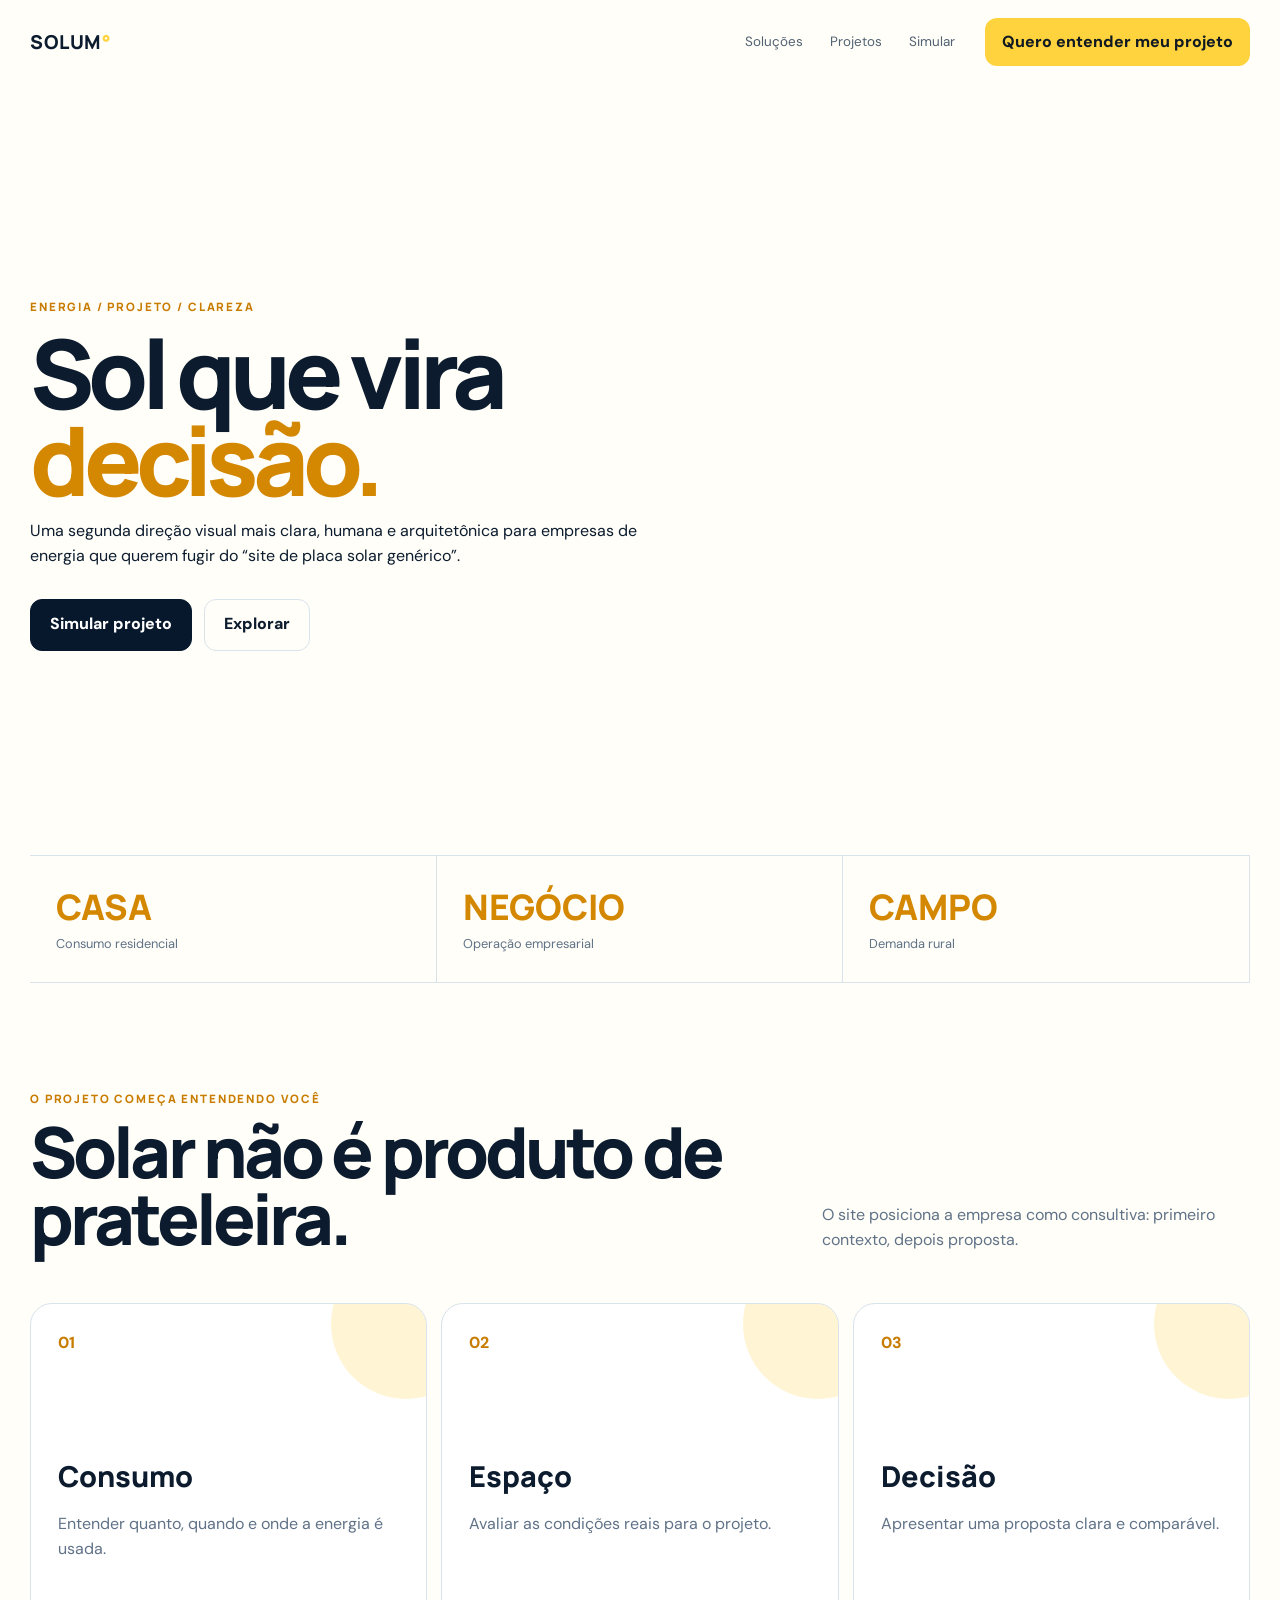
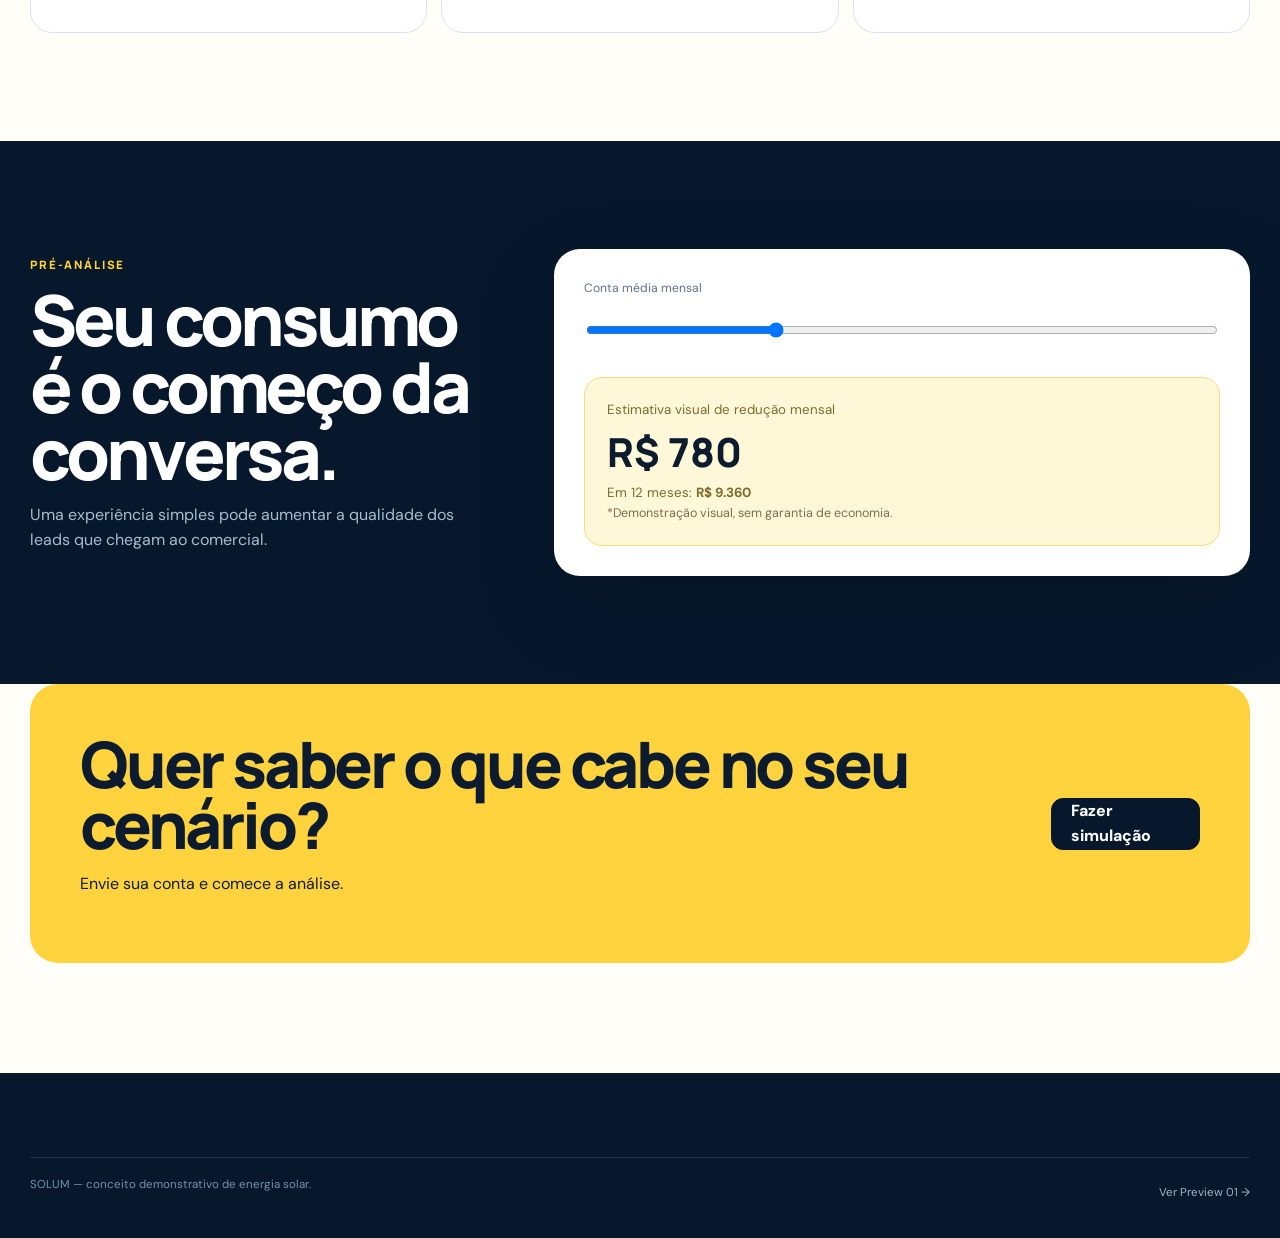
==== commit d1b0ac0f: "Cria segunda direção visual de energia solar" ====
--- a/preview-2.html
+++ b/preview-2.html
@@ -1,16 +1,4 @@
-<!doctype html><html lang="pt-BR"><head><meta charset="utf-8"><meta name="viewport" content="width=device-width,initial-scale=1"><meta name="theme-color" content="#f4f0e9"><title>LUMEN SOLAR — Preview 02</title><meta name="description" content="Projetos de energia solar para residências, empresas e propriedades rurais — com análise clara e atendimento consultivo."><link rel="stylesheet" href="styles.css"></head><body class="light" style="--accent:#FFD04B;--accent2:#FF8739">
-  <div class="preview-ribbon">PREVIEW • AGÊNCIA</div>
-  <header class="site-nav"><div class="container nav-inner"><a class="logo" href="#">LUMEN SOLAR<span class="logo-dot">.</span></a>
-  <nav class="nav-links"><a href="#servicos">Serviços</a><a href="#resultados">Resultados</a><a href="#processo">Como funciona</a><a href="#faq">FAQ</a></nav>
-  <a class="nav-cta" href="#contato">Orçamento <svg width="16" height="16" viewBox="0 0 24 24" fill="none" aria-hidden="true"><path d="M5 12h14M13 6l6 6-6 6" stroke="currentColor" stroke-width="2" stroke-linecap="round" stroke-linejoin="round"/></svg></a><button class="menu-btn" aria-label="Abrir menu">☰</button></div></header>
-  <main><section class="container editorial-hero"><div class="reveal"><div class="eyebrow">ENERGIA • ECONOMIA • PROJETO</div><h1>Sua conta de luz pode trabalhar a seu favor.</h1></div><div class="right reveal"><p>Projetos de energia solar para residências, empresas e propriedades rurais — com análise clara e atendimento consultivo.</p><a class="btn-primary" href="#contato">Quero simular meu projeto <svg width="16" height="16" viewBox="0 0 24 24" fill="none" aria-hidden="true"><path d="M5 12h14M13 6l6 6-6 6" stroke="currentColor" stroke-width="2" stroke-linecap="round" stroke-linejoin="round"/></svg></a></div></section>
-  <section class="container"><div class="editorial-photo reveal" style="background-image:url('https://images.unsplash.com/photo-1497435334941-8c899ee9e8e9?auto=format&fit=crop&w=1400&q=86')"><div class="caption">PREVIEW 02 • ENERGIA SOLAR & ELÉTRICA</div></div></section>
-  <div class="marquee"><div class="marquee-track"><span><b>●</b> Residencial</span><span><b>●</b> Comercial</span><span><b>●</b> Rural</span><span><b>●</b> Projeto + instalação</span><span><b>●</b> Residencial</span><span><b>●</b> Comercial</span><span><b>●</b> Rural</span><span><b>●</b> Projeto + instalação</span></div></div>
-  <section class="section" id="servicos"><div class="container"><div class="section-head reveal"><div><div class="eyebrow">O QUE FAZEMOS</div><h2>Clareza vende mais do que excesso de informação.</h2></div><p>Uma estrutura editorial, sofisticada e direta para negócios que querem parecer tão bons online quanto são no atendimento.</p></div><div class="editorial-services"><article class="editorial-service reveal"><span class="num">01</span><div><h3>Projeto sob medida</h3><p>Dimensionamento baseado no perfil de consumo e nas condições reais do imóvel.</p></div></article><article class="editorial-service reveal"><span class="num">02</span><div><h3>Instalação completa</h3><p>Organização das etapas, execução e acompanhamento do projeto.</p></div></article><article class="editorial-service reveal"><span class="num">03</span><div><h3>Homologação</h3><p>Apoio no processo técnico e documental junto à distribuidora.</p></div></article><article class="editorial-service reveal"><span class="num">04</span><div><h3>Pós-venda</h3><p>Canal direto para dúvidas, acompanhamento e suporte após a entrega.</p></div></article></div></div></section>
-  <section class="section alt" id="resultados"><div class="container"><div class="metrics"><div class="metric reveal"><strong>+420</strong><span>projetos</span></div><div class="metric reveal"><strong>8 anos</strong><span>experiência</span></div><div class="metric reveal"><strong>4.9/5</strong><span>avaliação</span></div><div class="metric reveal"><strong>3 min</strong><span>simulação inicial</span></div></div></div></section>
-  <section class="section" id="processo"><div class="container editorial-feature"><div class="feature-image reveal" style="background-image:url('https://images.unsplash.com/photo-1508514177221-188b1cf16e9d?auto=format&fit=crop&w=1400&q=86')"></div><article class="feature-copy reveal"><div><div class="eyebrow">ESTRATÉGIA</div><h2>Lead bom chega com informação, não só com curiosidade.</h2><p>A landing pode coletar cidade, consumo médio e WhatsApp antes do contato comercial, ajudando a priorizar oportunidades reais.</p></div><div class="proof-list"><span>Residencial</span><span>Comercial</span><span>Rural</span><span>Projeto + instalação</span></div></article></div></section>
-  <section class="section alt"><div class="container"><div class="section-head reveal"><div><div class="eyebrow">DEPOIMENTO</div><h2>Confiança é o que faz a pessoa clicar.</h2></div><p>Na versão real, usamos avaliações verdadeiras da empresa e fotos próprias para reforçar autoridade.</p></div><article class="quote-card reveal"><div class="quote-mark">“</div><blockquote>“A explicação foi simples, a proposta veio organizada e eu entendi exatamente o que estava contratando.”</blockquote><footer>Rafael S. • cliente</footer></article></div></section>
-  <section class="section" id="faq"><div class="container faq-grid"><div class="faq-title reveal"><div class="eyebrow">FAQ</div><h2>O que o cliente quer saber antes de chamar.</h2><p>Responder as dúvidas certas aumenta a qualidade do contato.</p></div><div><details class="reveal"><summary>Como funciona a simulação?</summary><p>Você informa dados básicos, como cidade e consumo médio, para uma análise inicial.</p></details><details class="reveal"><summary>Atende residência e empresa?</summary><p>Sim. A página pode ter caminhos específicos para residencial, comercial e rural.</p></details><details class="reveal"><summary>A economia é garantida?</summary><p>Não se deve prometer economia fixa. A proposta final precisa considerar consumo, projeto, geração estimada e condições reais.</p></details></div></div></section>
-  <section class="final-cta" id="contato"><div class="container"><div class="cta-box reveal"><h2>Quero simular meu projeto</h2><p>CTA direto, WhatsApp real, formulário opcional, analytics e rastreamento para campanhas.</p><a class="btn-secondary" href="javascript:void(0)"><svg width="24" height="24" viewBox="0 0 24 24" fill="none" aria-hidden="true"><path d="M20.5 11.7a8.5 8.5 0 0 1-12.6 7.4L3.5 20.5l1.4-4.2A8.5 8.5 0 1 1 20.5 11.7Z" stroke="currentColor" stroke-width="1.8"/><path d="M8.2 7.6c.2-.4.4-.4.7-.4h.5c.2 0 .4.1.5.4l.7 1.7c.1.3.1.5-.1.7l-.6.8c-.1.1-.2.3 0 .6.5.9 1.3 1.8 2.2 2.3.3.2.5.1.6 0l.9-1c.2-.2.4-.2.7-.1l1.8.9c.3.1.4.3.4.5 0 .4-.2 1.3-.8 1.8-.6.5-1.4.8-2.7.4-1.3-.4-2.8-1.1-4.5-2.8C6.9 11.7 6.2 10 6.3 8.9c.1-.6.4-1 .7-1.3.3-.3.8-.3 1.2 0Z" fill="currentColor"/></svg> Abrir WhatsApp</a></div></div></section></main>
-  <footer class="site-footer"><div class="container footer-row"><span>LUMEN SOLAR • Preview 02</span><span>Projeto demonstrativo • Agência</span></div></footer>
-  <a class="whatsapp-float" href="#contato" aria-label="WhatsApp"><svg width="24" height="24" viewBox="0 0 24 24" fill="none" aria-hidden="true"><path d="M20.5 11.7a8.5 8.5 0 0 1-12.6 7.4L3.5 20.5l1.4-4.2A8.5 8.5 0 1 1 20.5 11.7Z" stroke="currentColor" stroke-width="1.8"/><path d="M8.2 7.6c.2-.4.4-.4.7-.4h.5c.2 0 .4.1.5.4l.7 1.7c.1.3.1.5-.1.7l-.6.8c-.1.1-.2.3 0 .6.5.9 1.3 1.8 2.2 2.3.3.2.5.1.6 0l.9-1c.2-.2.4-.2.7-.1l1.8.9c.3.1.4.3.4.5 0 .4-.2 1.3-.8 1.8-.6.5-1.4.8-2.7.4-1.3-.4-2.8-1.1-4.5-2.8C6.9 11.7 6.2 10 6.3 8.9c.1-.6.4-1 .7-1.3.3-.3.8-.3 1.2 0Z" fill="currentColor"/></svg></a><script src="app.js"></script></body></html>+<!doctype html><html lang="pt-BR"><head><meta charset="utf-8"><meta name="viewport" content="width=device-width,initial-scale=1"><title>Solum | Energia Solar</title><link rel="stylesheet" href="styles.css"></head><body class="alt"><header class="header"><div class="shell navrow"><a class="brand" href="preview-2.html">SOLUM<span>°</span></a><nav class="nav"><a href="#solucoes">Soluções</a><a href="projetos.html">Projetos</a><a href="simulacao.html">Simular</a></nav><a class="nav-cta" href="simulacao.html">Quero entender meu projeto</a><button class="menu">☰</button></div></header><main>
+<section class="alt-hero"><div class="shell alt-grid"><div><div class="label">ENERGIA / PROJETO / CLAREZA</div><h1>Sol que vira <i>decisão.</i></h1><p>Uma segunda direção visual mais clara, humana e arquitetônica para empresas de energia que querem fugir do “site de placa solar genérico”.</p><div class="actions"><a class="btn dark" href="simulacao.html">Simular projeto</a><a class="btn" href="#solucoes">Explorar</a></div></div><div class="alt-visual"></div></div></section><div class="shell alt-strip"><div><strong>CASA</strong><span>Consumo residencial</span></div><div><strong>NEGÓCIO</strong><span>Operação empresarial</span></div><div><strong>CAMPO</strong><span>Demanda rural</span></div></div>
+<section class="section" id="solucoes"><div class="shell"><div class="section-head"><div><div class="label">O projeto começa entendendo você</div><h2>Solar não é produto de prateleira.</h2></div><p>O site posiciona a empresa como consultiva: primeiro contexto, depois proposta.</p></div><div class="solution-grid"><article class="solution"><div class="num">01</div><h3>Consumo</h3><p>Entender quanto, quando e onde a energia é usada.</p></article><article class="solution"><div class="num">02</div><h3>Espaço</h3><p>Avaliar as condições reais para o projeto.</p></article><article class="solution"><div class="num">03</div><h3>Decisão</h3><p>Apresentar uma proposta clara e comparável.</p></article></div></div></section>
+<section class="section dark"><div class="shell calc-wrap"><div class="calc-copy"><div class="label" style="color:var(--yellow)">Pré-análise</div><h2>Seu consumo é o começo da conversa.</h2><p>Uma experiência simples pode aumentar a qualidade dos leads que chegam ao comercial.</p></div><div class="calculator"><div class="field"><label>Conta média mensal</label><input id="bill" type="range" min="200" max="3000" step="50" value="1000"></div><div class="result"><small>Estimativa visual de redução mensal</small><strong id="calcValue">R$ 780</strong><small>Em 12 meses: <b id="calcYear">R$ 9.360</b></small><p>*Demonstração visual, sem garantia de economia.</p></div></div></div></section><section class="cta"><div class="shell cta-box"><div><h2>Quer saber o que cabe no seu cenário?</h2><p>Envie sua conta e comece a análise.</p></div><a class="btn dark" href="simulacao.html">Fazer simulação</a></div></section></main><footer class="footer"><div class="shell fine"><span>SOLUM — conceito demonstrativo de energia solar.</span><a href="index.html">Ver Preview 01 →</a></div></footer><script src="app.js"></script></body></html>
--- a/styles.css
+++ b/styles.css
@@ -1,16 +1,5 @@
-
-@import url('https://fonts.googleapis.com/css2?family=DM+Sans:wght@400;500;600;700;800&family=Manrope:wght@500;600;700;800&display=swap');
-:root{--accent:#b9ff45;--accent2:#68f6c8;--ink:#070907;--bg:#080b0d;--surface:#0d1114;--surface2:#11171b;--text:#f7f9fa;--muted:#9ba5ad;--line:rgba(255,255,255,.11);--radius:24px}
-*{box-sizing:border-box}html{scroll-behavior:smooth}body{margin:0;font-family:"DM Sans",system-ui,sans-serif;background:var(--bg);color:var(--text);overflow-x:hidden}body.light{--bg:#f4f0e9;--surface:#fffdf9;--surface2:#f9f5ee;--text:#171713;--muted:#6d685f;--line:rgba(20,20,15,.13)}
-a{text-decoration:none;color:inherit}button{font:inherit}.container{width:min(1180px,calc(100% - 40px));margin:auto}.preview-ribbon{position:fixed;z-index:90;top:14px;right:14px;padding:8px 12px;border:1px solid var(--line);border-radius:999px;background:color-mix(in srgb,var(--surface) 88%,transparent);backdrop-filter:blur(14px);font:800 11px/1 "Manrope";letter-spacing:.1em;color:var(--text)}
-.site-nav{position:sticky;z-index:80;top:0;border-bottom:1px solid transparent;transition:.3s}.site-nav.scrolled{border-color:var(--line);background:color-mix(in srgb,var(--bg) 80%,transparent);backdrop-filter:blur(18px)}.nav-inner{height:82px;display:flex;align-items:center;justify-content:space-between;gap:24px}.logo{font:800 18px/1 "Manrope";letter-spacing:.13em}.logo-dot{color:var(--accent)}.nav-links{display:flex;align-items:center;gap:28px;color:var(--muted);font-size:14px}.nav-links a:hover{color:var(--text)}.nav-cta,.btn-primary,.btn-secondary{display:inline-flex;align-items:center;justify-content:center;gap:9px;border-radius:999px;transition:.25s;font-weight:800}.nav-cta{padding:11px 16px;background:var(--text);color:var(--bg)}.nav-cta:hover{transform:translateY(-2px)}.menu-btn{display:none;border:1px solid var(--line);background:var(--surface);color:var(--text);width:44px;height:44px;border-radius:50%}
-.hero{position:relative;padding:58px 0 48px}.hero-grid{display:grid;grid-template-columns:1.02fr .98fr;gap:58px;align-items:center}.hero-copy{position:relative;z-index:2}.eyebrow{display:inline-flex;gap:10px;align-items:center;color:var(--accent);font:800 12px/1.3 "Manrope";letter-spacing:.14em}.eyebrow:before{content:"";width:26px;height:1px;background:var(--accent)}h1,h2,h3,p{margin-top:0}.hero h1{font:800 clamp(48px,6.7vw,88px)/.96 "Manrope";letter-spacing:-.06em;margin:20px 0 22px;max-width:900px}.hero p{font-size:19px;line-height:1.7;color:var(--muted);max-width:650px}.hero-actions{display:flex;gap:12px;flex-wrap:wrap;margin-top:30px}.btn-primary{padding:15px 20px;background:var(--accent);color:#09100b}.btn-primary:hover{transform:translateY(-3px);box-shadow:0 16px 50px color-mix(in srgb,var(--accent) 25%,transparent)}.btn-secondary{padding:14px 19px;border:1px solid var(--line);background:var(--surface);color:var(--text)}.hero-note{display:flex;gap:14px;align-items:center;margin-top:26px;color:var(--muted);font-size:13px}.avatars{display:flex}.avatars span{width:28px;height:28px;border-radius:50%;border:2px solid var(--bg);background:linear-gradient(135deg,var(--accent),var(--accent2));margin-left:-7px}.avatars span:first-child{margin-left:0}.hero-media{position:relative;min-height:620px}.hero-photo{position:absolute;inset:0;border-radius:32px;background:center/cover no-repeat;border:1px solid var(--line);overflow:hidden}.hero-photo:after{content:"";position:absolute;inset:0;background:linear-gradient(180deg,transparent 45%,rgba(0,0,0,.6))}.float-card{position:absolute;z-index:4;left:-34px;bottom:36px;width:min(290px,80%);padding:18px;background:color-mix(in srgb,var(--surface) 86%,transparent);backdrop-filter:blur(22px);border:1px solid var(--line);border-radius:20px;box-shadow:0 30px 70px rgba(0,0,0,.25)}.float-card small{color:var(--muted);font-size:12px}.float-card strong{display:block;font:800 25px/1.2 "Manrope";margin:4px 0 12px}.float-card .mini{display:flex;justify-content:space-between;gap:12px;color:var(--muted);font-size:12px}.floating-badge{position:absolute;z-index:4;right:-22px;top:42px;width:118px;height:118px;border-radius:50%;background:var(--accent);color:#07100a;display:grid;place-items:center;text-align:center;font:900 11px/1.25 "Manrope";letter-spacing:.08em;transform:rotate(8deg);box-shadow:0 18px 60px color-mix(in srgb,var(--accent) 28%,transparent)}
-.marquee{overflow:hidden;border-block:1px solid var(--line);background:var(--surface)}.marquee-track{display:flex;gap:44px;width:max-content;padding:17px 0;animation:marquee 25s linear infinite}.marquee-track span{color:var(--muted);font:700 13px "Manrope";letter-spacing:.04em;white-space:nowrap}.marquee-track b{color:var(--accent)}@keyframes marquee{to{transform:translateX(-50%)}}
-.section{padding:110px 0}.section.alt{background:var(--surface)}.section-head{display:flex;justify-content:space-between;gap:36px;align-items:end;margin-bottom:42px}.section-head h2{font:800 clamp(38px,5vw,62px)/1 "Manrope";letter-spacing:-.05em;max-width:760px;margin:12px 0 0}.section-head p{max-width:500px;color:var(--muted);line-height:1.7;margin:0}.services-grid{display:grid;grid-template-columns:repeat(4,1fr);gap:14px}.service-card{position:relative;min-height:280px;padding:24px;border:1px solid var(--line);border-radius:22px;background:var(--surface2);overflow:hidden;transition:.3s}.service-card:hover{transform:translateY(-7px);border-color:color-mix(in srgb,var(--accent) 55%,var(--line))}.service-index{display:flex;justify-content:space-between;color:var(--muted);font:700 12px "Manrope"}.service-icon{width:44px;height:44px;border-radius:14px;background:color-mix(in srgb,var(--accent) 16%,transparent);display:grid;place-items:center;color:var(--accent);font-weight:900}.service-card h3{font:800 23px/1.15 "Manrope";margin:70px 0 10px}.service-card p{color:var(--muted);line-height:1.65}.metrics{display:grid;grid-template-columns:repeat(4,1fr);gap:1px;background:var(--line);border:1px solid var(--line);border-radius:24px;overflow:hidden}.metric{padding:28px;background:var(--bg)}.metric strong{display:block;font:800 clamp(30px,4vw,48px)/1 "Manrope";letter-spacing:-.04em}.metric span{display:block;color:var(--muted);margin-top:9px;font-size:13px}.gallery{display:grid;grid-template-columns:1.2fr .8fr .8fr;grid-template-rows:360px 250px;gap:14px}.gallery figure{margin:0;border-radius:22px;overflow:hidden;border:1px solid var(--line);position:relative}.gallery figure:first-child{grid-row:1/3}.gallery img{width:100%;height:100%;object-fit:cover;transition:.5s}.gallery figure:hover img{transform:scale(1.04)}.gallery figcaption{position:absolute;inset:auto 14px 14px 14px;padding:11px 12px;border-radius:13px;background:rgba(0,0,0,.56);backdrop-filter:blur(10px);color:#fff;font-size:12px}
-.story-grid{display:grid;grid-template-columns:.95fr 1.05fr;gap:18px;align-items:stretch}.story-copy,.quote-card{border:1px solid var(--line);border-radius:28px;padding:40px;background:var(--surface2)}.story-copy h2{font:800 clamp(38px,5vw,60px)/1 "Manrope";letter-spacing:-.05em;margin:16px 0}.story-copy p{color:var(--muted);font-size:17px;line-height:1.75}.proof-list{display:flex;gap:9px;flex-wrap:wrap;margin-top:24px}.proof-list span{padding:9px 12px;border-radius:999px;border:1px solid var(--line);font-size:12px;color:var(--muted)}.quote-card{display:flex;flex-direction:column;justify-content:space-between;background:linear-gradient(145deg,color-mix(in srgb,var(--accent) 15%,var(--surface2)),var(--surface2))}.quote-mark{font-size:54px;color:var(--accent);line-height:.6}.quote-card blockquote{font:700 clamp(28px,3.5vw,42px)/1.22 "Manrope";letter-spacing:-.035em;margin:30px 0}.quote-card footer{color:var(--muted)}
-.steps{display:grid;grid-template-columns:repeat(3,1fr);gap:14px}.step{padding:30px;border-top:1px solid var(--line);background:linear-gradient(180deg,transparent,var(--surface));border-radius:0 0 22px 22px}.step b{font:800 12px "Manrope";color:var(--accent)}.step h3{font:800 25px "Manrope";margin:35px 0 10px}.step p{color:var(--muted);line-height:1.6}
-.faq-grid{display:grid;grid-template-columns:.8fr 1.2fr;gap:50px}.faq-title h2{font:800 clamp(40px,5vw,62px)/1 "Manrope";letter-spacing:-.05em;margin:14px 0}.faq-title p{color:var(--muted)}details{border-bottom:1px solid var(--line);padding:20px 0}summary{list-style:none;cursor:pointer;font:700 18px "Manrope";display:flex;justify-content:space-between;gap:20px}summary::-webkit-details-marker{display:none}summary:after{content:"+";color:var(--accent);font-size:24px}details[open] summary:after{content:"–"}details p{color:var(--muted);line-height:1.7;padding-right:40px;margin:13px 0 0}
-.final-cta{padding:90px 0 120px}.cta-box{position:relative;overflow:hidden;border-radius:32px;padding:54px;background:linear-gradient(120deg,var(--accent),var(--accent2));color:#08100b}.cta-box:after{content:"";position:absolute;width:360px;height:360px;border:1px solid rgba(0,0,0,.16);border-radius:50%;right:-80px;top:-130px}.cta-box h2{font:800 clamp(42px,5vw,68px)/.98 "Manrope";letter-spacing:-.05em;max-width:850px;margin:0 0 18px}.cta-box p{max-width:650px;font-size:17px}.cta-box .btn-secondary{background:#08100b;color:#fff;border:0}.site-footer{border-top:1px solid var(--line);padding:26px 0 40px;color:var(--muted);font-size:13px}.footer-row{display:flex;justify-content:space-between;gap:20px;flex-wrap:wrap}
-.whatsapp-float{position:fixed;z-index:70;right:20px;bottom:20px;width:58px;height:58px;border-radius:50%;background:#25D366;color:white;display:grid;place-items:center;font-weight:900;box-shadow:0 18px 50px rgba(0,0,0,.28);transition:.25s}.whatsapp-float:hover{transform:translateY(-4px) scale(1.03)}.reveal{opacity:0;transform:translateY(22px);transition:.75s cubic-bezier(.2,.7,.2,1)}.reveal.visible{opacity:1;transform:none}
-body.light .hero{padding-top:36px}.editorial-hero{display:grid;grid-template-columns:1.28fr .72fr;gap:48px;align-items:end;padding:70px 0 38px}.editorial-hero h1{font:700 clamp(58px,8vw,108px)/.88 "Manrope";letter-spacing:-.075em;margin:18px 0}.editorial-hero .right{padding-bottom:10px}.editorial-hero p{color:var(--muted);font-size:18px;line-height:1.7}.editorial-photo{height:610px;border-radius:30px;background:center/cover no-repeat;position:relative;overflow:hidden;border:1px solid var(--line)}.editorial-photo:after{content:"";position:absolute;inset:0;background:linear-gradient(180deg,transparent 65%,rgba(0,0,0,.45))}.editorial-photo .caption{position:absolute;z-index:2;left:22px;bottom:20px;color:white;font:700 12px "Manrope";letter-spacing:.1em}.editorial-services{display:grid;grid-template-columns:1fr 1fr;border-top:1px solid var(--line)}.editorial-service{display:grid;grid-template-columns:70px 1fr;padding:28px 0;border-bottom:1px solid var(--line)}.editorial-service:nth-child(odd){padding-right:34px}.editorial-service:nth-child(even){padding-left:34px;border-left:1px solid var(--line)}.editorial-service .num{font:700 12px "Manrope";color:var(--muted)}.editorial-service h3{font:800 28px "Manrope";letter-spacing:-.03em;margin:0 0 8px}.editorial-service p{color:var(--muted);margin:0;line-height:1.65}.editorial-feature{display:grid;grid-template-columns:1fr 1fr;gap:16px}.feature-image{min-height:560px;border-radius:28px;background:center/cover no-repeat;border:1px solid var(--line)}.feature-copy{border-radius:28px;background:var(--surface);border:1px solid var(--line);padding:44px;display:flex;flex-direction:column;justify-content:space-between}.feature-copy h2{font:800 clamp(40px,5vw,65px)/.98 "Manrope";letter-spacing:-.055em}.feature-copy p{color:var(--muted);font-size:17px;line-height:1.7}
-@media(max-width:960px){.hero-grid,.story-grid,.faq-grid,.editorial-hero,.editorial-feature{grid-template-columns:1fr}.hero-media{min-height:500px}.floating-badge{right:14px}.float-card{left:14px}.services-grid{grid-template-columns:1fr 1fr}.gallery{grid-template-columns:1fr 1fr;grid-template-rows:380px 260px}.gallery figure:first-child{grid-column:1/3;grid-row:auto}.metrics{grid-template-columns:1fr 1fr}.editorial-service:nth-child(odd),.editorial-service:nth-child(even){padding:24px 0;border-left:0}.editorial-services{grid-template-columns:1fr}}@media(max-width:680px){.container{width:min(100% - 28px,1180px)}.nav-links{position:fixed;inset:82px 14px auto 14px;display:none;flex-direction:column;align-items:stretch;padding:18px;background:var(--surface);border:1px solid var(--line);border-radius:20px}.nav-links.open{display:flex}.menu-btn{display:block}.nav-cta{display:none}.hero{padding-top:34px}.hero-media{min-height:420px}.hero h1{font-size:clamp(44px,14vw,68px)}.services-grid,.steps,.gallery,.metrics{grid-template-columns:1fr}.gallery{grid-template-rows:340px 250px 250px}.gallery figure:first-child{grid-column:auto}.section{padding:76px 0}.section-head{align-items:flex-start;flex-direction:column}.story-copy,.quote-card{padding:28px}.cta-box{padding:36px 24px}.editorial-photo{height:430px}.editorial-hero{padding-top:46px}.editorial-hero h1{font-size:clamp(52px,15vw,80px)}}
+@import url('https://fonts.googleapis.com/css2?family=DM+Sans:wght@400;500;600;700&family=Manrope:wght@500;600;700;800&display=swap');
+:root{--yellow:#ffd33d;--orange:#ff9b2f;--navy:#07182d;--navy2:#0c2442;--sky:#dff3ff;--bg:#f5f8fb;--white:#fff;--text:#0c1c2e;--muted:#607287;--line:#d9e3ec;--max:1220px}
+*{box-sizing:border-box}html{scroll-behavior:smooth}body{margin:0;background:var(--bg);color:var(--text);font:16px/1.55 "DM Sans",sans-serif;overflow-x:hidden}a{text-decoration:none;color:inherit}img{display:block;width:100%}button,input,select,textarea{font:inherit}.shell{width:min(var(--max),calc(100% - 44px));margin:auto}.label{font:800 .72rem "Manrope";letter-spacing:.16em;text-transform:uppercase;color:#c87c00}.header{position:fixed;z-index:100;inset:0 0 auto;color:white;transition:.3s}.header.scrolled{background:rgba(7,24,45,.93);backdrop-filter:blur(16px);border-bottom:1px solid rgba(255,255,255,.1)}.navrow{height:84px;display:flex;align-items:center;gap:30px}.brand{font:800 1.2rem "Manrope";letter-spacing:.03em}.brand span{color:var(--yellow)}.nav{display:flex;gap:27px;margin-left:auto;font-size:.84rem;color:#ccdae7}.nav a:hover{color:var(--yellow)}.nav-cta{padding:12px 17px;background:var(--yellow);color:#111a22;font-weight:800;border-radius:12px}.menu{display:none;margin-left:auto;width:44px;height:44px;border:1px solid rgba(255,255,255,.18);background:transparent;color:white;border-radius:12px}.hero{min-height:100svh;background:var(--navy);color:white;padding:145px 0 55px;position:relative;overflow:hidden}.sun{position:absolute;width:620px;height:620px;border-radius:50%;right:-120px;top:-160px;background:radial-gradient(circle at 35% 35%,#fff3a0,var(--yellow) 34%,var(--orange) 62%,rgba(255,155,47,.05) 72%,transparent 73%);filter:blur(.2px);box-shadow:0 0 180px rgba(255,191,44,.2)}.hero-grid{position:relative;z-index:2;display:grid;grid-template-columns:1fr .85fr;gap:80px;align-items:end}.hero h1{font:800 clamp(4rem,7.5vw,8rem)/.9 "Manrope";letter-spacing:-.065em;margin:16px 0 26px}.hero h1 span{color:var(--yellow)}.hero p{max-width:650px;color:#c8d8e8;font-size:1.08rem}.actions{display:flex;gap:12px;flex-wrap:wrap;margin-top:30px}.btn{display:inline-flex;align-items:center;justify-content:center;min-height:52px;padding:0 19px;border-radius:12px;border:1px solid var(--line);font-weight:800;cursor:pointer;transition:.25s}.btn.primary{background:var(--yellow);color:#151c21;border-color:var(--yellow)}.btn.ghost{background:transparent;color:white;border-color:rgba(255,255,255,.28)}.btn.dark{background:var(--navy);color:white;border-color:var(--navy)}.btn:hover{transform:translateY(-3px)}.energy-panel{border:1px solid rgba(255,255,255,.13);background:rgba(255,255,255,.06);backdrop-filter:blur(18px);border-radius:26px;padding:27px;box-shadow:0 30px 80px rgba(0,0,0,.18)}.energy-top{display:flex;justify-content:space-between;align-items:center;font-size:.76rem;color:#b7cadb}.live{display:flex;align-items:center;gap:7px}.live i{width:8px;height:8px;border-radius:50%;background:#78ffab;box-shadow:0 0 0 7px rgba(120,255,171,.11)}.energy-main{padding:42px 0 28px}.energy-main small{color:#9fb7cc}.energy-main strong{display:block;font:800 4.2rem/1 "Manrope";letter-spacing:-.05em;margin:7px 0}.bars{display:flex;align-items:end;gap:8px;height:120px;margin:22px 0}.bars span{flex:1;background:linear-gradient(var(--yellow),var(--orange));border-radius:7px 7px 2px 2px;opacity:.9}.bars span:nth-child(1){height:34%}.bars span:nth-child(2){height:45%}.bars span:nth-child(3){height:61%}.bars span:nth-child(4){height:49%}.bars span:nth-child(5){height:76%}.bars span:nth-child(6){height:88%}.bars span:nth-child(7){height:72%}.energy-foot{display:grid;grid-template-columns:repeat(3,1fr);gap:8px}.energy-foot div{background:rgba(255,255,255,.06);border:1px solid rgba(255,255,255,.1);padding:13px;border-radius:12px}.energy-foot b{display:block;color:white}.energy-foot span{font-size:.7rem;color:#a9bfd2}.trust{border-top:1px solid rgba(255,255,255,.11);margin-top:65px;padding-top:25px;display:flex;gap:28px;flex-wrap:wrap;color:#9fb6ca;font-size:.77rem}.trust b{color:white}.section{padding:108px 0}.section.alt{background:white}.section.dark{background:var(--navy);color:white}.section-head{display:grid;grid-template-columns:1fr .58fr;gap:55px;align-items:end;margin-bottom:50px}.section-head h2{font:800 clamp(3rem,5.5vw,5.8rem)/.96 "Manrope";letter-spacing:-.055em;margin:12px 0 0}.section-head p{color:var(--muted);margin:0;max-width:490px}.dark .section-head p{color:#a8bdcf}.solution-grid{display:grid;grid-template-columns:repeat(3,1fr);gap:14px}.solution{background:#fff;border:1px solid var(--line);border-radius:22px;padding:27px;min-height:330px;position:relative;overflow:hidden}.solution:before{content:"";position:absolute;width:150px;height:150px;border-radius:50%;right:-55px;top:-55px;background:rgba(255,211,61,.22)}.solution .num{font-weight:800;color:#c87c00}.solution h3{font:800 1.8rem "Manrope";margin:100px 0 10px}.solution p{color:var(--muted)}.solution a{font-weight:800;color:#a66300}.calc-wrap{display:grid;grid-template-columns:.8fr 1.2fr;gap:60px;align-items:center}.calc-copy h2{font:800 clamp(3.2rem,5.5vw,5.8rem)/.95 "Manrope";letter-spacing:-.055em;margin:14px 0}.calc-copy p{color:#a8bdcf}.calculator{background:white;color:var(--text);border-radius:26px;padding:30px;box-shadow:0 30px 80px rgba(0,0,0,.18)}.field{display:grid;gap:7px;margin-bottom:15px}.field label{font-size:.76rem;color:var(--muted)}.field input,.field select,.field textarea{padding:14px;border:1px solid var(--line);border-radius:11px;background:#fbfdff;color:var(--text)}.result{margin-top:22px;padding:22px;border-radius:18px;background:#fff8d8;border:1px solid #f2dc7e}.result small{display:block;color:#7c6b2b}.result strong{display:block;font:800 2.5rem "Manrope";margin:4px 0}.result p{color:#796f4a;font-size:.78rem;margin:0}.project-grid{display:grid;grid-template-columns:1.2fr .8fr .8fr;grid-auto-rows:320px;gap:12px}.project{position:relative;overflow:hidden;border-radius:20px}.project:first-child{grid-row:span 2}.project img{height:100%;object-fit:cover;transition:.5s}.project:hover img{transform:scale(1.04)}.project:after{content:"";position:absolute;inset:0;background:linear-gradient(0deg,rgba(4,16,30,.78),transparent 60%)}.project-copy{position:absolute;z-index:2;left:22px;right:22px;bottom:20px;color:white}.project-copy small{color:#dbe9f5}.project-copy h3{font:800 1.7rem "Manrope";margin:5px 0}.steps{display:grid;grid-template-columns:repeat(5,1fr);border-top:1px solid var(--line)}.step{padding:26px 22px;border-right:1px solid var(--line);min-height:280px}.step:first-child{border-left:1px solid var(--line)}.step b{color:#c87c00}.step h3{font:800 1.3rem "Manrope";margin:62px 0 10px}.step p{color:var(--muted);font-size:.88rem}.faq{display:grid;grid-template-columns:.65fr 1.35fr;gap:70px}.faq h2{font:800 clamp(3rem,5vw,5rem)/.96 "Manrope";letter-spacing:-.05em}.faq details{padding:21px 0;border-bottom:1px solid var(--line)}.faq summary{list-style:none;cursor:pointer;display:flex;justify-content:space-between;font-weight:800}.faq summary:after{content:"+";color:#c87c00}.faq details[open] summary:after{content:"–"}.faq p{color:var(--muted);padding-right:50px}.cta{padding:0 0 110px}.cta-box{background:var(--yellow);padding:50px;border-radius:28px;display:flex;justify-content:space-between;align-items:center;gap:30px}.cta-box h2{font:800 clamp(3rem,5vw,5.2rem)/.95 "Manrope";letter-spacing:-.05em;margin:0}.cta-box p{max-width:540px}.footer{background:var(--navy);color:white;padding:48px 0 28px}.footgrid{display:grid;grid-template-columns:1.2fr repeat(3,.55fr);gap:30px}.footer a,.footer p{display:block;color:#9fb5c8;margin:8px 0}.fine{display:flex;justify-content:space-between;gap:15px;border-top:1px solid rgba(255,255,255,.11);padding-top:18px;margin-top:36px;font-size:.72rem;color:#7791a8}.reveal{opacity:0;transform:translateY(22px);transition:.72s}.reveal.visible{opacity:1;transform:none}
+.page-hero{padding:160px 0 80px;background:var(--navy);color:white}.page-hero h1{font:800 clamp(4rem,7vw,7.2rem)/.92 "Manrope";letter-spacing:-.06em;margin:14px 0}.page-hero p{max-width:680px;color:#aec1d2}.cards-wide{display:grid;gap:16px}.wide-card{display:grid;grid-template-columns:.8fr 1.2fr;min-height:430px;background:white;border:1px solid var(--line);border-radius:22px;overflow:hidden}.wide-card:nth-child(even){grid-template-columns:1.2fr .8fr}.wide-card:nth-child(even) .wide-img{order:2}.wide-img{background:center/cover}.wide-copy{padding:45px;display:flex;justify-content:center;flex-direction:column}.wide-copy h2{font:800 3rem/1 "Manrope";letter-spacing:-.04em}.wide-copy p{color:var(--muted)}.sim-page{display:grid;grid-template-columns:.8fr 1.2fr;gap:60px}.sim-copy h2{font:800 clamp(3rem,5vw,5rem)/1 "Manrope";letter-spacing:-.05em}.sim-copy p{color:var(--muted)}.sim-form{background:white;border:1px solid var(--line);border-radius:22px;padding:30px}.alt{background:#fffef8}.alt .header{color:var(--text)}.alt .header.scrolled{background:rgba(255,254,248,.93);border-bottom:1px solid var(--line)}.alt .nav{color:#526273}.alt .menu{color:var(--text);border-color:var(--line)}.alt-hero{padding:150px 0 55px}.alt-grid{display:grid;grid-template-columns:1.05fr .95fr;gap:45px;align-items:center}.alt-hero h1{font:800 clamp(4rem,7.5vw,8rem)/.9 "Manrope";letter-spacing:-.065em;margin:16px 0}.alt-hero h1 i{font-style:normal;color:#d48700}.alt-visual{min-height:650px;background:url('https://images.unsplash.com/photo-1509391366360-2e959784a276?auto=format&fit=crop&w=1700&q=88') center/cover;border-radius:220px 220px 24px 24px;position:relative}.alt-visual:after{content:"";position:absolute;inset:20px;border:1px solid rgba(255,255,255,.55);border-radius:200px 200px 18px 18px}.alt-strip{display:grid;grid-template-columns:repeat(3,1fr);border-block:1px solid var(--line)}.alt-strip div{padding:26px;border-right:1px solid var(--line)}.alt-strip strong{font:800 2.2rem "Manrope";display:block;color:#d48700}.alt-strip span{color:var(--muted);font-size:.8rem}
+@media(max-width:960px){.nav{position:fixed;display:none;inset:78px 14px auto;padding:18px;background:var(--navy);border:1px solid rgba(255,255,255,.12);flex-direction:column}.alt .nav{background:white;border-color:var(--line)}.nav.open{display:flex}.menu{display:block}.nav-cta{display:none}.hero-grid,.calc-wrap,.faq,.sim-page,.alt-grid{grid-template-columns:1fr}.solution-grid{grid-template-columns:1fr 1fr}.project-grid{grid-template-columns:1fr 1fr}.project:first-child{grid-column:1/3;grid-row:auto}.steps{grid-template-columns:1fr 1fr}.wide-card,.wide-card:nth-child(even){grid-template-columns:1fr}.wide-card:nth-child(even) .wide-img{order:0}.wide-img{min-height:360px}.footgrid{grid-template-columns:1fr 1fr}.alt-strip{grid-template-columns:1fr}}@media(max-width:620px){.shell{width:min(var(--max),calc(100% - 28px))}.hero h1{font-size:4rem}.sun{width:430px;height:430px}.section{padding:76px 0}.section-head{grid-template-columns:1fr}.solution-grid,.steps,.project-grid{grid-template-columns:1fr}.project:first-child{grid-column:auto}.cta-box{align-items:flex-start;flex-direction:column;padding:34px 24px}.footgrid{grid-template-columns:1fr}.fine{flex-direction:column}.page-hero h1{font-size:4rem}.alt-visual{min-height:450px}}
